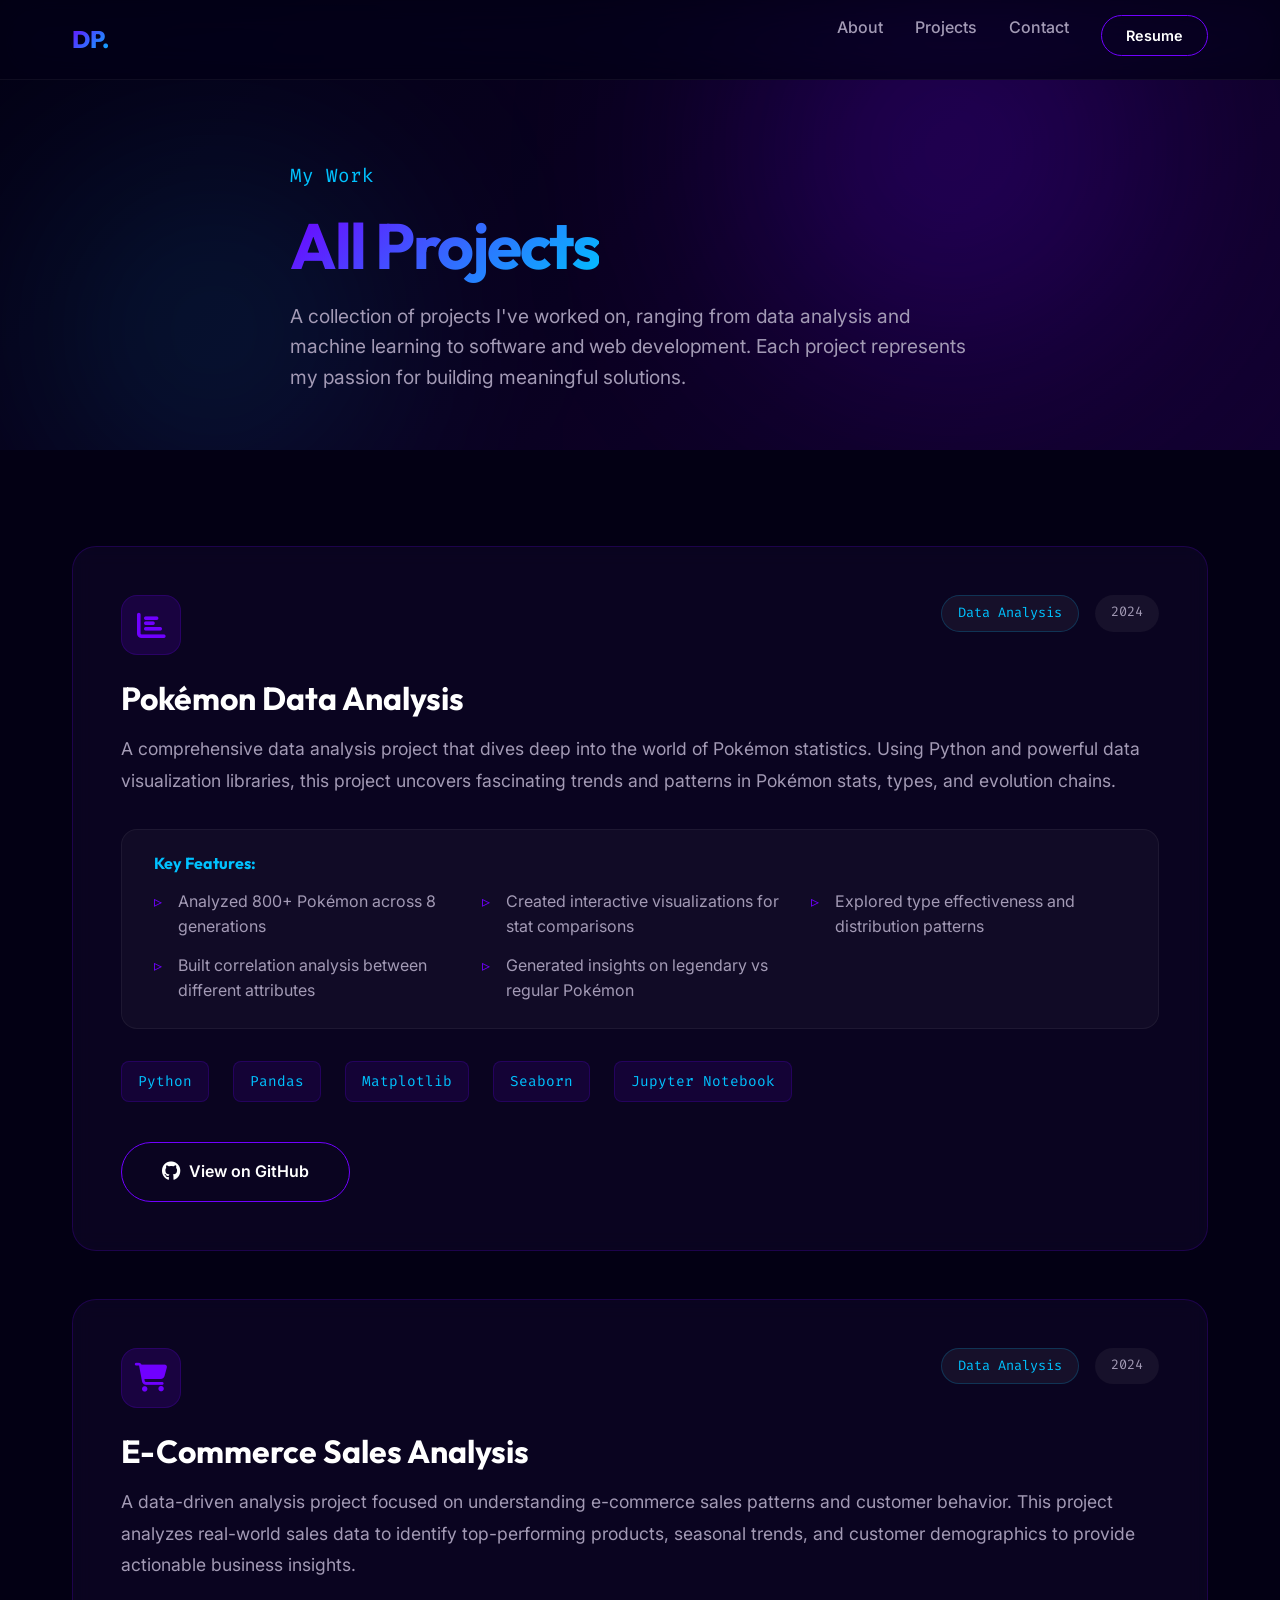
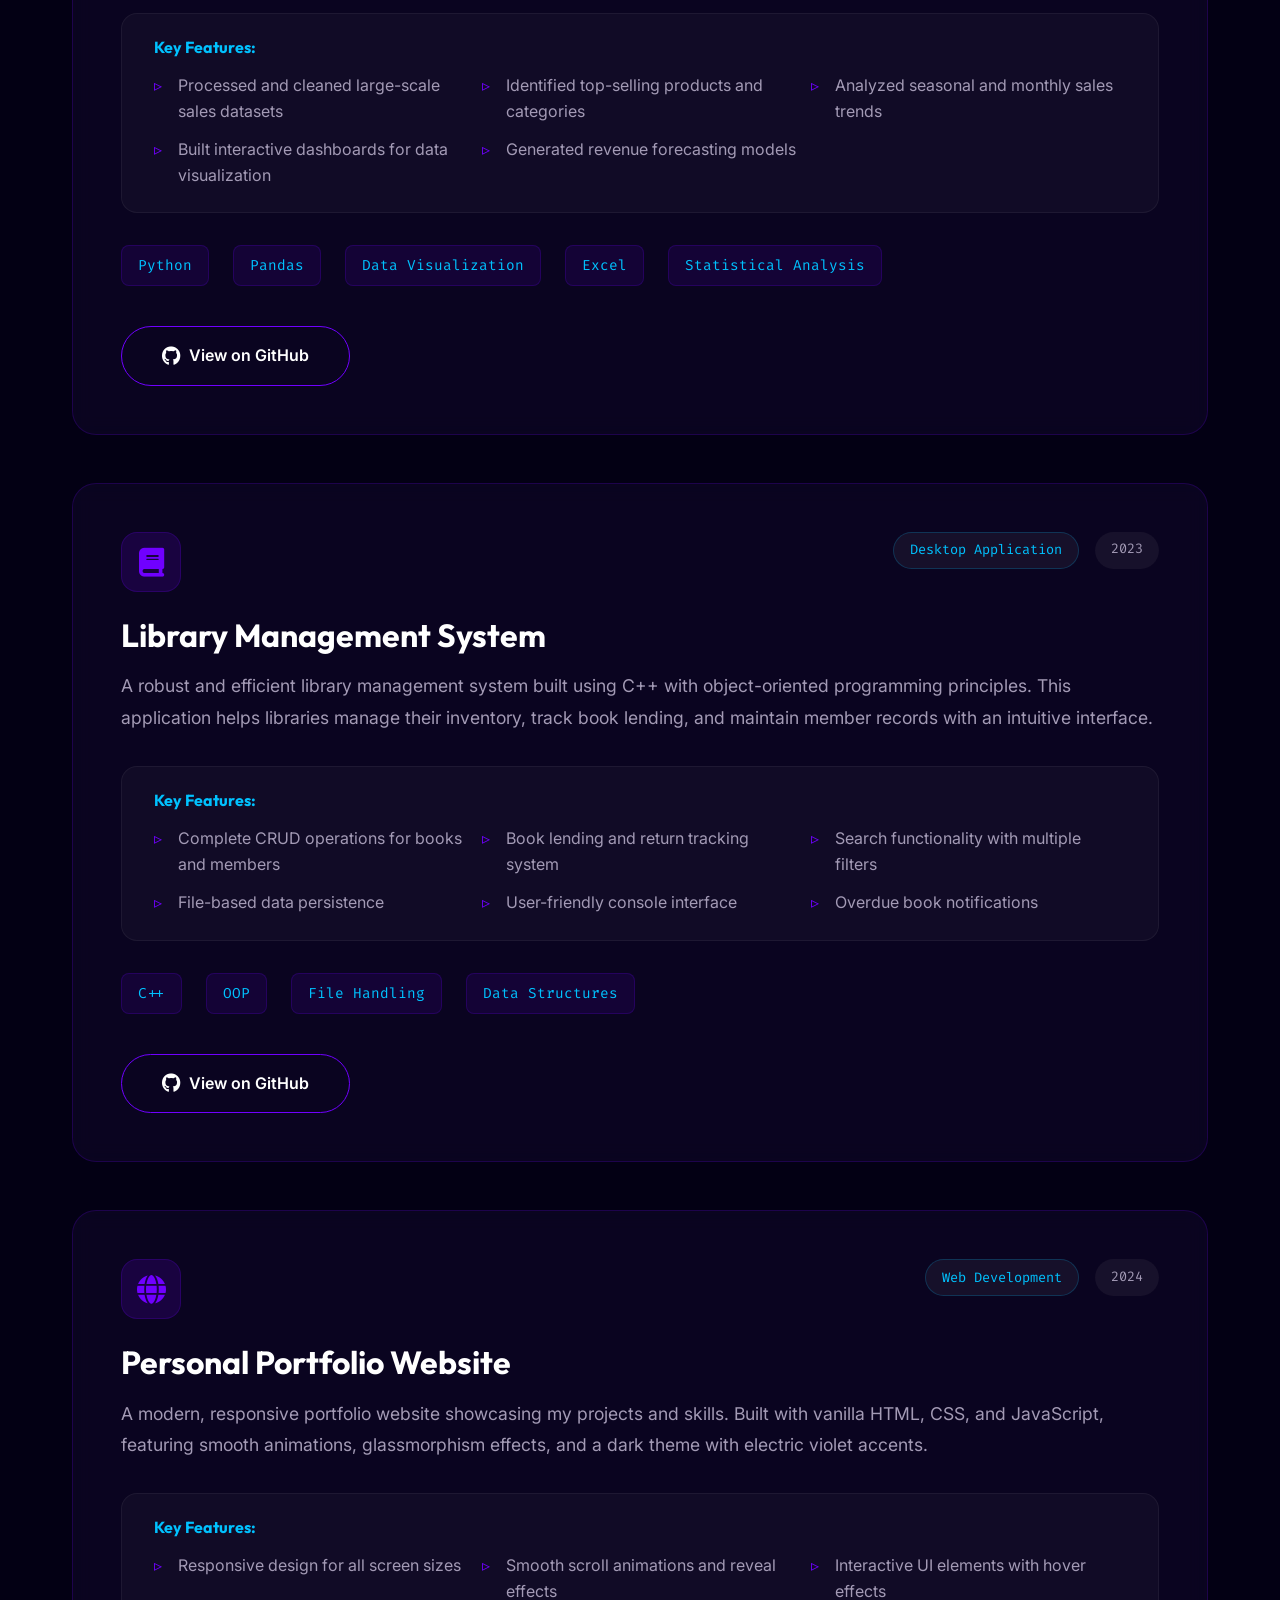
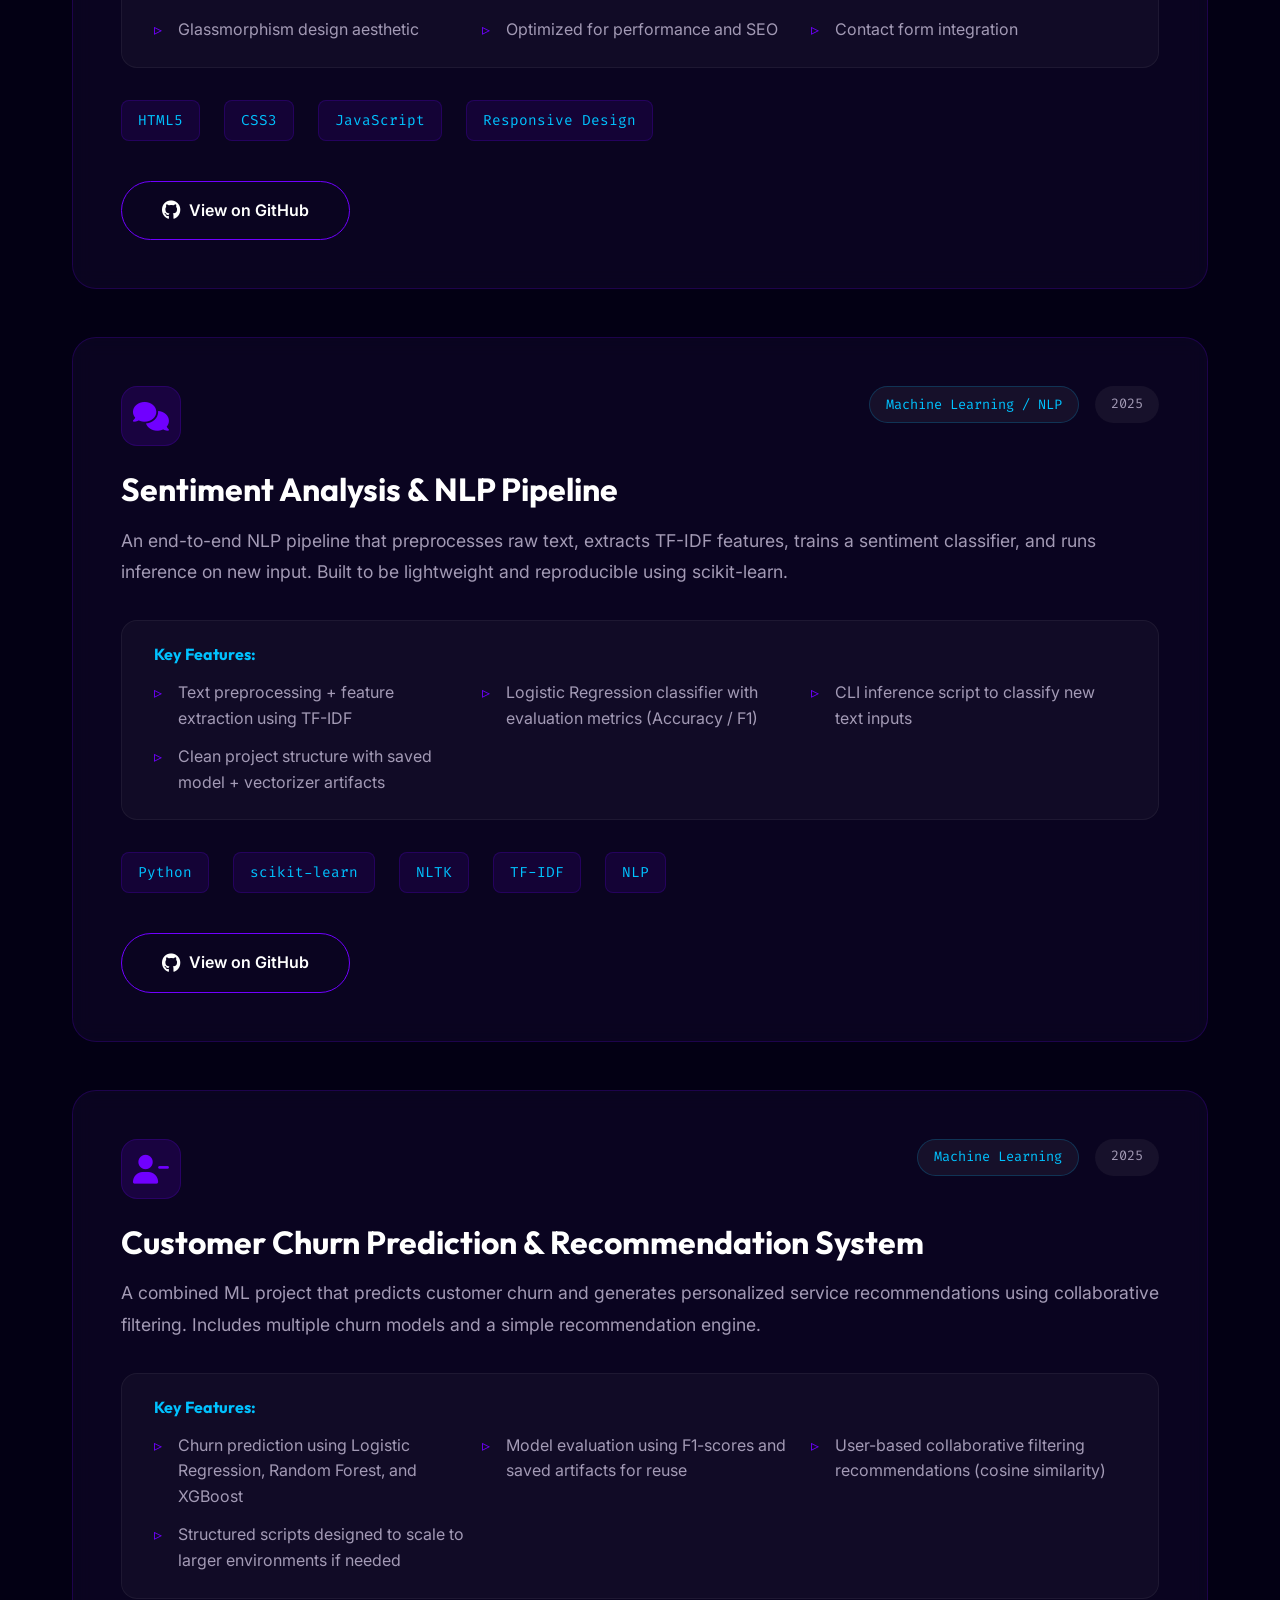
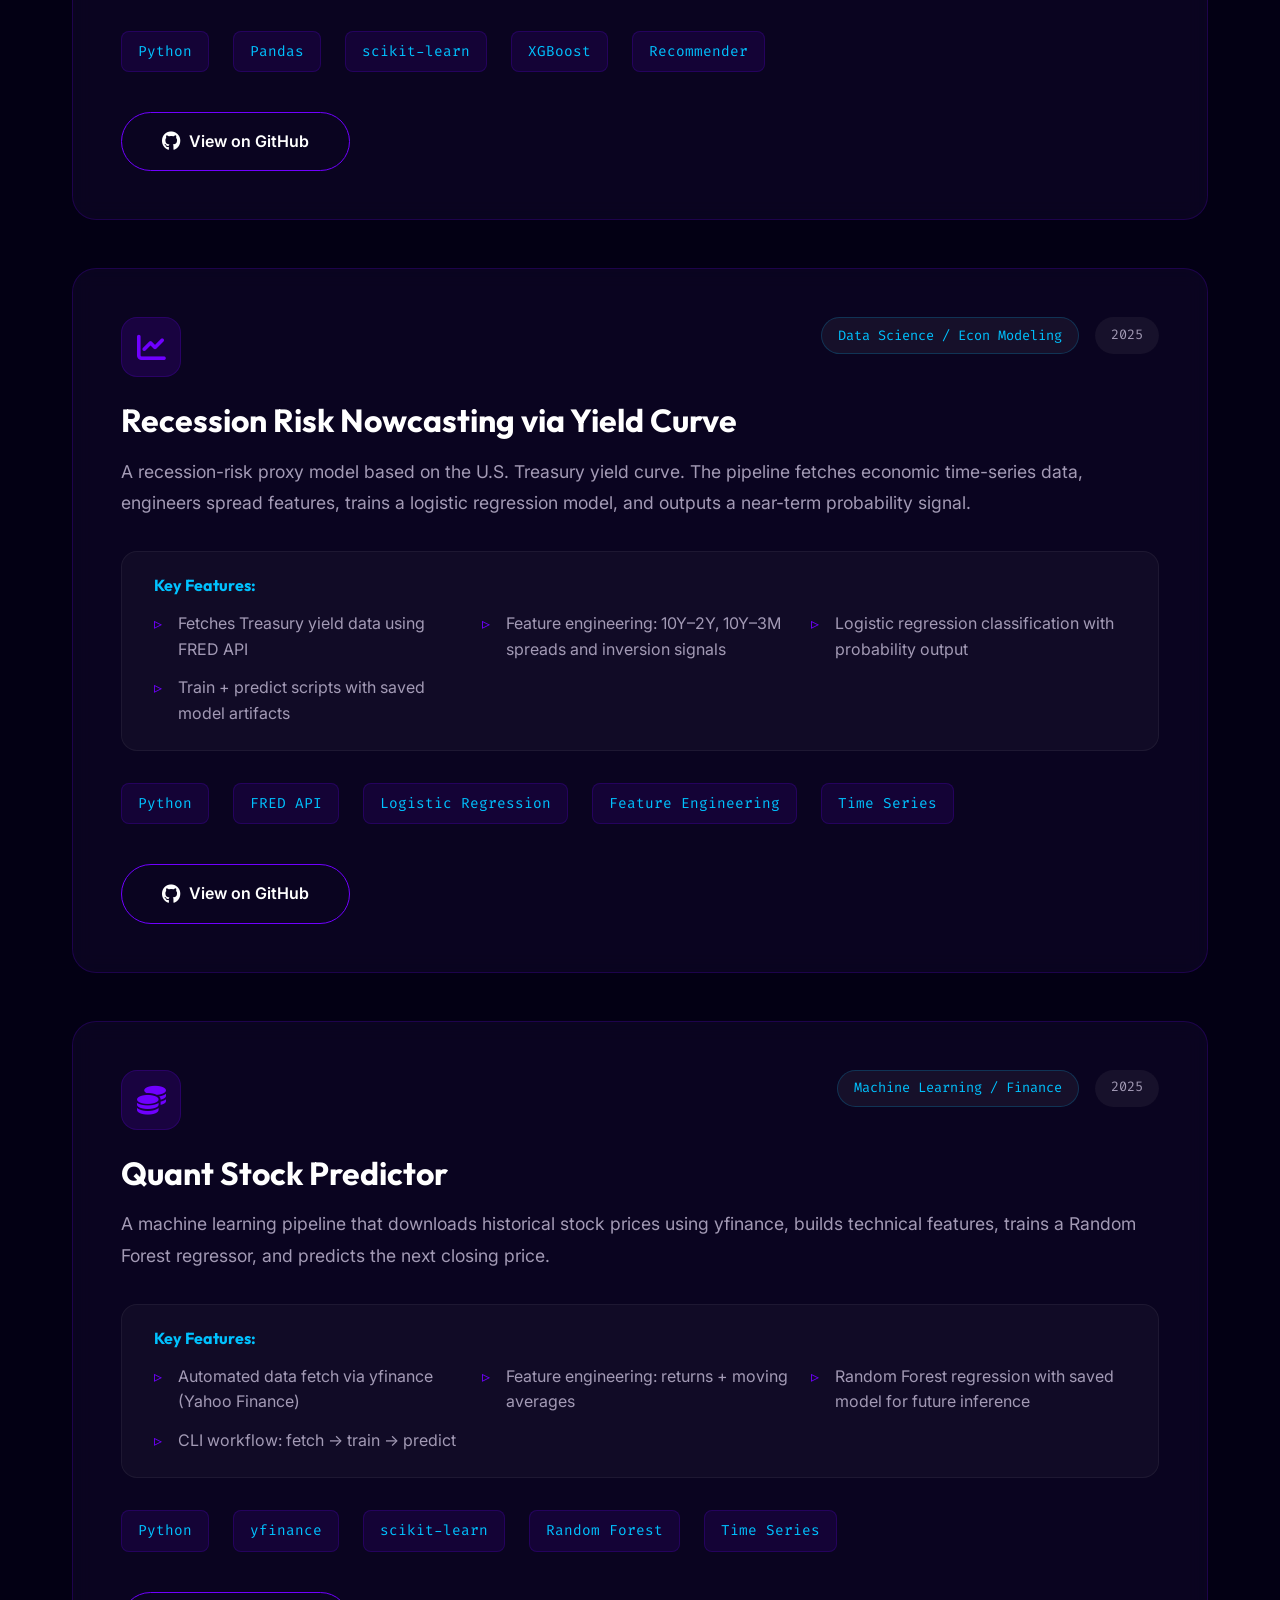
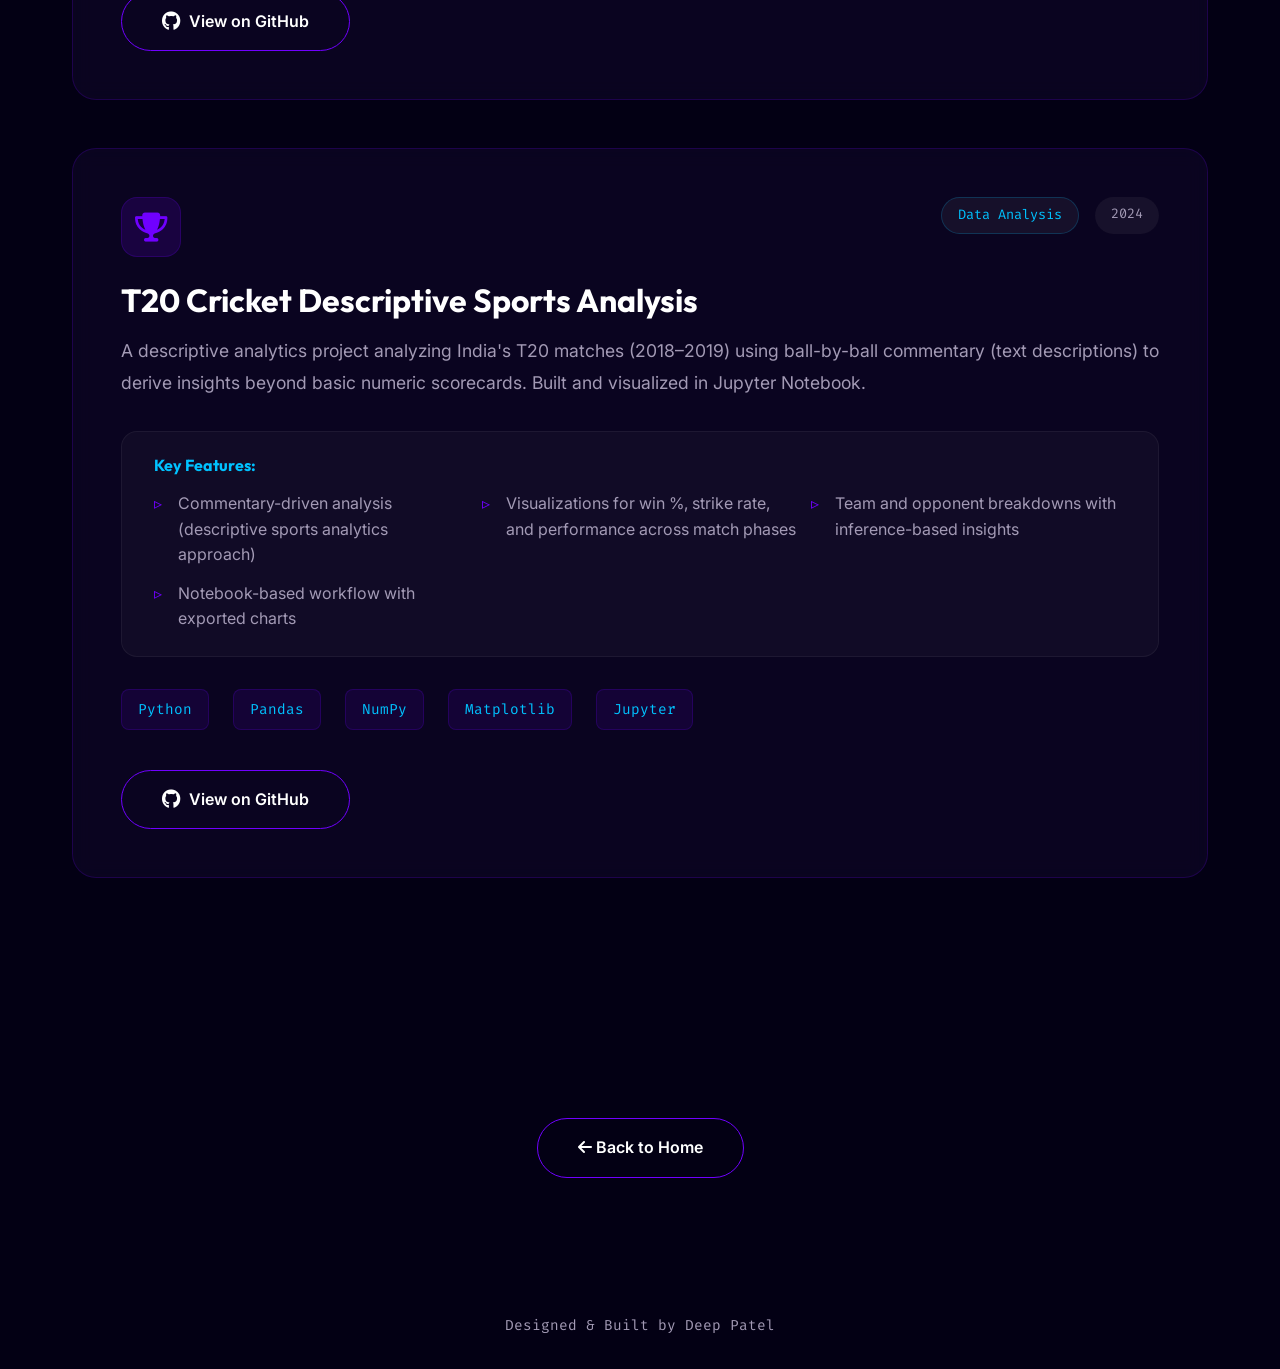
==== projects.html @ b9533222 "Fix deployment: Move files to repository root" ====
<!DOCTYPE html>
<html lang="en">

<head>
    <meta charset="UTF-8">
    <meta name="viewport" content="width=device-width, initial-scale=1.0">
    <title>Projects | Deep Patel</title>

    <!-- Fonts -->
    <link rel="preconnect" href="https://fonts.googleapis.com">
    <link rel="preconnect" href="https://fonts.gstatic.com" crossorigin>
    <link
        href="https://fonts.googleapis.com/css2?family=Fira+Code:wght@300;400;500&family=Inter:wght@300;400;600;700&family=Outfit:wght@400;700;900&display=swap"
        rel="stylesheet">

    <!-- Icons -->
    <link rel="stylesheet" href="https://cdnjs.cloudflare.com/ajax/libs/font-awesome/6.4.0/css/all.min.css">

    <!-- Styles -->
    <link rel="stylesheet" href="styles.css">
    <link rel="stylesheet" href="projects.css">
</head>

<body>

    <!-- Navigation -->
    <nav class="navbar">
        <div class="container nav-content">
            <a href="index.html" class="logo gradient-text">DP.</a>
            <ul class="nav-links">
                <li><a href="index.html#about" class="nav-link">About</a></li>
                <li><a href="index.html#projects" class="nav-link">Projects</a></li>
                <li><a href="index.html#contact" class="nav-link">Contact</a></li>
                <li><a href="resume.pdf" class="btn btn-primary"
                        style="padding: 0.5rem 1.5rem; font-size: 0.9rem;">Resume</a></li>
            </ul>
        </div>
    </nav>

    <!-- Projects Hero -->
    <section class="projects-hero">
        <div class="container">
            <span class="hero-subtitle reveal">My Work</span>
            <h1 class="hero-title reveal" style="transition-delay: 0.1s;">
                <span class="gradient-text">All Projects</span>
            </h1>
            <p class="hero-description reveal" style="transition-delay: 0.2s;">
                A collection of projects I've worked on, ranging from data analysis and machine learning to software and
                web development.
                Each project represents my passion for building meaningful solutions.
            </p>
        </div>
    </section>

    <!-- All Projects Section -->
    <section class="section" id="all-projects">
        <div class="container">

            <!-- Project 1: Pokémon Data Analysis -->
            <div class="project-detail-card reveal">
                <div class="project-detail-header">
                    <div class="project-icon">
                        <i class="fas fa-chart-bar"></i>
                    </div>
                    <div class="project-meta">
                        <span class="project-type">Data Analysis</span>
                        <span class="project-date">2024</span>
                    </div>
                </div>
                <h2 class="project-title">Pokémon Data Analysis</h2>
                <p class="project-description">
                    A comprehensive data analysis project that dives deep into the world of Pokémon statistics.
                    Using Python and powerful data visualization libraries, this project uncovers fascinating
                    trends and patterns in Pokémon stats, types, and evolution chains.
                </p>
                <div class="project-features">
                    <h4>Key Features:</h4>
                    <ul>
                        <li>Analyzed 800+ Pokémon across 8 generations</li>
                        <li>Created interactive visualizations for stat comparisons</li>
                        <li>Explored type effectiveness and distribution patterns</li>
                        <li>Built correlation analysis between different attributes</li>
                        <li>Generated insights on legendary vs regular Pokémon</li>
                    </ul>
                </div>
                <div class="project-tags">
                    <span class="tag">Python</span>
                    <span class="tag">Pandas</span>
                    <span class="tag">Matplotlib</span>
                    <span class="tag">Seaborn</span>
                    <span class="tag">Jupyter Notebook</span>
                </div>
                <div class="project-links">
                    <a href="https://github.com/DEEP411/Pokemon_Analysis" target="_blank" class="btn btn-primary">
                        <i class="fab fa-github"></i> View on GitHub
                    </a>
                </div>
            </div>

            <!-- Project 2: E-Commerce Sales Analysis -->
            <div class="project-detail-card reveal">
                <div class="project-detail-header">
                    <div class="project-icon">
                        <i class="fas fa-shopping-cart"></i>
                    </div>
                    <div class="project-meta">
                        <span class="project-type">Data Analysis</span>
                        <span class="project-date">2024</span>
                    </div>
                </div>
                <h2 class="project-title">E-Commerce Sales Analysis</h2>
                <p class="project-description">
                    A data-driven analysis project focused on understanding e-commerce sales patterns and
                    customer behavior. This project analyzes real-world sales data to identify top-performing
                    products, seasonal trends, and customer demographics to provide actionable business insights.
                </p>
                <div class="project-features">
                    <h4>Key Features:</h4>
                    <ul>
                        <li>Processed and cleaned large-scale sales datasets</li>
                        <li>Identified top-selling products and categories</li>
                        <li>Analyzed seasonal and monthly sales trends</li>
                        <li>Built interactive dashboards for data visualization</li>
                        <li>Generated revenue forecasting models</li>
                    </ul>
                </div>
                <div class="project-tags">
                    <span class="tag">Python</span>
                    <span class="tag">Pandas</span>
                    <span class="tag">Data Visualization</span>
                    <span class="tag">Excel</span>
                    <span class="tag">Statistical Analysis</span>
                </div>
                <div class="project-links">
                    <a href="https://github.com/DEEP411/E-commerce_Sales_Analysis" target="_blank"
                        class="btn btn-primary">
                        <i class="fab fa-github"></i> View on GitHub
                    </a>
                </div>
            </div>

            <!-- Project 3: Library Management System -->
            <div class="project-detail-card reveal">
                <div class="project-detail-header">
                    <div class="project-icon">
                        <i class="fas fa-book"></i>
                    </div>
                    <div class="project-meta">
                        <span class="project-type">Desktop Application</span>
                        <span class="project-date">2023</span>
                    </div>
                </div>
                <h2 class="project-title">Library Management System</h2>
                <p class="project-description">
                    A robust and efficient library management system built using C++ with object-oriented
                    programming principles. This application helps libraries manage their inventory, track
                    book lending, and maintain member records with an intuitive interface.
                </p>
                <div class="project-features">
                    <h4>Key Features:</h4>
                    <ul>
                        <li>Complete CRUD operations for books and members</li>
                        <li>Book lending and return tracking system</li>
                        <li>Search functionality with multiple filters</li>
                        <li>File-based data persistence</li>
                        <li>User-friendly console interface</li>
                        <li>Overdue book notifications</li>
                    </ul>
                </div>
                <div class="project-tags">
                    <span class="tag">C++</span>
                    <span class="tag">OOP</span>
                    <span class="tag">File Handling</span>
                    <span class="tag">Data Structures</span>
                </div>
                <div class="project-links">
                    <a href="https://github.com/DEEP411/Library_Management_System" target="_blank"
                        class="btn btn-primary">
                        <i class="fab fa-github"></i> View on GitHub
                    </a>
                </div>
            </div>

            <!-- Project 4: Portfolio Website -->
            <div class="project-detail-card reveal">
                <div class="project-detail-header">
                    <div class="project-icon">
                        <i class="fas fa-globe"></i>
                    </div>
                    <div class="project-meta">
                        <span class="project-type">Web Development</span>
                        <span class="project-date">2024</span>
                    </div>
                </div>
                <h2 class="project-title">Personal Portfolio Website</h2>
                <p class="project-description">
                    A modern, responsive portfolio website showcasing my projects and skills. Built with
                    vanilla HTML, CSS, and JavaScript, featuring smooth animations, glassmorphism effects,
                    and a dark theme with electric violet accents.
                </p>
                <div class="project-features">
                    <h4>Key Features:</h4>
                    <ul>
                        <li>Responsive design for all screen sizes</li>
                        <li>Smooth scroll animations and reveal effects</li>
                        <li>Interactive UI elements with hover effects</li>
                        <li>Glassmorphism design aesthetic</li>
                        <li>Optimized for performance and SEO</li>
                        <li>Contact form integration</li>
                    </ul>
                </div>
                <div class="project-tags">
                    <span class="tag">HTML5</span>
                    <span class="tag">CSS3</span>
                    <span class="tag">JavaScript</span>
                    <span class="tag">Responsive Design</span>
                </div>
                <div class="project-links">
                    <a href="https://github.com/DEEP411" target="_blank" class="btn btn-primary">
                        <i class="fab fa-github"></i> View on GitHub
                    </a>
                </div>
            </div>

            <!-- Project 5: Sentiment Analysis & NLP Pipeline -->
            <div class="project-detail-card reveal">
                <div class="project-detail-header">
                    <div class="project-icon">
                        <i class="fas fa-comments"></i>
                    </div>
                    <div class="project-meta">
                        <span class="project-type">Machine Learning / NLP</span>
                        <span class="project-date">2025</span>
                    </div>
                </div>
                <h2 class="project-title">Sentiment Analysis & NLP Pipeline</h2>
                <p class="project-description">
                    An end-to-end NLP pipeline that preprocesses raw text, extracts TF-IDF features, trains a sentiment
                    classifier,
                    and runs inference on new input. Built to be lightweight and reproducible using scikit-learn.
                </p>
                <div class="project-features">
                    <h4>Key Features:</h4>
                    <ul>
                        <li>Text preprocessing + feature extraction using TF-IDF</li>
                        <li>Logistic Regression classifier with evaluation metrics (Accuracy / F1)</li>
                        <li>CLI inference script to classify new text inputs</li>
                        <li>Clean project structure with saved model + vectorizer artifacts</li>
                    </ul>
                </div>
                <div class="project-tags">
                    <span class="tag">Python</span>
                    <span class="tag">scikit-learn</span>
                    <span class="tag">NLTK</span>
                    <span class="tag">TF-IDF</span>
                    <span class="tag">NLP</span>
                </div>
                <div class="project-links">
                    <a href="https://github.com/DEEP411/sentiment_nlp" target="_blank" class="btn btn-primary">
                        <i class="fab fa-github"></i> View on GitHub
                    </a>
                </div>
            </div>

            <!-- Project 6: Customer Churn Prediction & Recommendation System -->
            <div class="project-detail-card reveal">
                <div class="project-detail-header">
                    <div class="project-icon">
                        <i class="fas fa-user-minus"></i>
                    </div>
                    <div class="project-meta">
                        <span class="project-type">Machine Learning</span>
                        <span class="project-date">2025</span>
                    </div>
                </div>
                <h2 class="project-title">Customer Churn Prediction & Recommendation System</h2>
                <p class="project-description">
                    A combined ML project that predicts customer churn and generates personalized service
                    recommendations using
                    collaborative filtering. Includes multiple churn models and a simple recommendation engine.
                </p>
                <div class="project-features">
                    <h4>Key Features:</h4>
                    <ul>
                        <li>Churn prediction using Logistic Regression, Random Forest, and XGBoost</li>
                        <li>Model evaluation using F1-scores and saved artifacts for reuse</li>
                        <li>User-based collaborative filtering recommendations (cosine similarity)</li>
                        <li>Structured scripts designed to scale to larger environments if needed</li>
                    </ul>
                </div>
                <div class="project-tags">
                    <span class="tag">Python</span>
                    <span class="tag">Pandas</span>
                    <span class="tag">scikit-learn</span>
                    <span class="tag">XGBoost</span>
                    <span class="tag">Recommender</span>
                </div>
                <div class="project-links">
                    <a href="https://github.com/DEEP411/churn_recommendation" target="_blank" class="btn btn-primary">
                        <i class="fab fa-github"></i> View on GitHub
                    </a>
                </div>
            </div>

            <!-- Project 7: Recession Risk Nowcasting via Yield Curve -->
            <div class="project-detail-card reveal">
                <div class="project-detail-header">
                    <div class="project-icon">
                        <i class="fas fa-chart-line"></i>
                    </div>
                    <div class="project-meta">
                        <span class="project-type">Data Science / Econ Modeling</span>
                        <span class="project-date">2025</span>
                    </div>
                </div>
                <h2 class="project-title">Recession Risk Nowcasting via Yield Curve</h2>
                <p class="project-description">
                    A recession-risk proxy model based on the U.S. Treasury yield curve. The pipeline fetches economic
                    time-series data,
                    engineers spread features, trains a logistic regression model, and outputs a near-term probability
                    signal.
                </p>
                <div class="project-features">
                    <h4>Key Features:</h4>
                    <ul>
                        <li>Fetches Treasury yield data using FRED API</li>
                        <li>Feature engineering: 10Y–2Y, 10Y–3M spreads and inversion signals</li>
                        <li>Logistic regression classification with probability output</li>
                        <li>Train + predict scripts with saved model artifacts</li>
                    </ul>
                </div>
                <div class="project-tags">
                    <span class="tag">Python</span>
                    <span class="tag">FRED API</span>
                    <span class="tag">Logistic Regression</span>
                    <span class="tag">Feature Engineering</span>
                    <span class="tag">Time Series</span>
                </div>
                <div class="project-links">
                    <a href="https://github.com/DEEP411/recession-risk-yield-curve" target="_blank"
                        class="btn btn-primary">
                        <i class="fab fa-github"></i> View on GitHub
                    </a>
                </div>
            </div>

            <!-- Project 8: Quant Stock Predictor -->
            <div class="project-detail-card reveal">
                <div class="project-detail-header">
                    <div class="project-icon">
                        <i class="fas fa-coins"></i>
                    </div>
                    <div class="project-meta">
                        <span class="project-type">Machine Learning / Finance</span>
                        <span class="project-date">2025</span>
                    </div>
                </div>
                <h2 class="project-title">Quant Stock Predictor</h2>
                <p class="project-description">
                    A machine learning pipeline that downloads historical stock prices using yfinance, builds technical
                    features,
                    trains a Random Forest regressor, and predicts the next closing price.
                </p>
                <div class="project-features">
                    <h4>Key Features:</h4>
                    <ul>
                        <li>Automated data fetch via yfinance (Yahoo Finance)</li>
                        <li>Feature engineering: returns + moving averages</li>
                        <li>Random Forest regression with saved model for future inference</li>
                        <li>CLI workflow: fetch → train → predict</li>
                    </ul>
                </div>
                <div class="project-tags">
                    <span class="tag">Python</span>
                    <span class="tag">yfinance</span>
                    <span class="tag">scikit-learn</span>
                    <span class="tag">Random Forest</span>
                    <span class="tag">Time Series</span>
                </div>
                <div class="project-links">
                    <a href="https://github.com/DEEP411/quant-stock-predictor" target="_blank" class="btn btn-primary">
                        <i class="fab fa-github"></i> View on GitHub
                    </a>
                </div>
            </div>

            <!-- Project 9: T20 Cricket Descriptive Sports Analysis -->
            <div class="project-detail-card reveal">
                <div class="project-detail-header">
                    <div class="project-icon">
                        <i class="fas fa-trophy"></i>
                    </div>
                    <div class="project-meta">
                        <span class="project-type">Data Analysis</span>
                        <span class="project-date">2024</span>
                    </div>
                </div>
                <h2 class="project-title">T20 Cricket Descriptive Sports Analysis</h2>
                <p class="project-description">
                    A descriptive analytics project analyzing India's T20 matches (2018–2019) using ball-by-ball
                    commentary (text descriptions)
                    to derive insights beyond basic numeric scorecards. Built and visualized in Jupyter Notebook.
                </p>
                <div class="project-features">
                    <h4>Key Features:</h4>
                    <ul>
                        <li>Commentary-driven analysis (descriptive sports analytics approach)</li>
                        <li>Visualizations for win %, strike rate, and performance across match phases</li>
                        <li>Team and opponent breakdowns with inference-based insights</li>
                        <li>Notebook-based workflow with exported charts</li>
                    </ul>
                </div>
                <div class="project-tags">
                    <span class="tag">Python</span>
                    <span class="tag">Pandas</span>
                    <span class="tag">NumPy</span>
                    <span class="tag">Matplotlib</span>
                    <span class="tag">Jupyter</span>
                </div>
                <div class="project-links">
                    <a href="https://github.com/DEEP411/T20-Cricket-Descriptive-Sports-Analysis" target="_blank"
                        class="btn btn-primary">
                        <i class="fab fa-github"></i> View on GitHub
                    </a>
                </div>
            </div>

        </div>
    </section>

    <!-- Back to Home -->
    <section class="section" style="text-align: center; padding-bottom: 6rem;">
        <a href="index.html" class="btn btn-primary">
            <i class="fas fa-arrow-left"></i> Back to Home
        </a>
    </section>

    <!-- Footer -->
    <footer
        style="text-align: center; padding: 2rem; color: var(--text-muted); font-family: 'Fira Code'; font-size: 0.9rem;">
        <p>Designed & Built by Deep Patel</p>
    </footer>

    <!-- Scripts -->
    <script src="script.js"></script>
</body>

</html>
---- styles.css ----
/* =========================================
   SUPERIOR PORTFOLIO - PREMIUM DESIGN SYSTEM
   Theme: Midnight & Electric Violet
   ========================================= */

:root {
    /* Color Palette */
    --bg-dark: #030014;
    --bg-card: rgba(15, 7, 40, 0.6);
    --primary: #7000FF;
    --secondary: #00C2FF;
    --accent: #FF00E5;
    --text-main: #FFFFFF;
    --text-muted: #A39AB5;
    --border: rgba(112, 0, 255, 0.2);

    /* Gradients */
    --gradient-main: linear-gradient(135deg, var(--primary), var(--secondary));
    --gradient-glow: radial-gradient(circle at center, rgba(112, 0, 255, 0.4) 0%, transparent 70%);

    /* Typography */
    --font-heading: 'Outfit', sans-serif;
    --font-body: 'Inter', sans-serif;

    /* Spacing & Layout */
    --container-width: 1200px;
    --header-height: 80px;

    /* Effects */
    --glass: blur(20px) saturate(180%);
    --shadow-card: 0 8px 32px 0 rgba(0, 0, 0, 0.37);
    --transition: all 0.4s cubic-bezier(0.165, 0.84, 0.44, 1);
}

/* Reset & Base */
*,
*::before,
*::after {
    margin: 0;
    padding: 0;
    box-sizing: border-box;
}

html {
    scroll-behavior: smooth;
}

body {
    background-color: var(--bg-dark);
    color: var(--text-main);
    font-family: var(--font-body);
    line-height: 1.6;
    overflow-x: hidden;
    min-height: 100vh;
}

/* Typography */
h1,
h2,
h3,
h4,
h5,
h6 {
    font-family: var(--font-heading);
    font-weight: 700;
    line-height: 1.2;
    color: var(--text-main);
}

.gradient-text {
    background: var(--gradient-main);
    -webkit-background-clip: text;
    background-clip: text;
    color: transparent;
    display: inline-block;
}

/* Layout Utilities */
.container {
    max-width: var(--container-width);
    margin: 0 auto;
    padding: 0 2rem;
}

.section {
    padding: 6rem 0;
    position: relative;
}

/* Navbar */
.navbar {
    position: fixed;
    top: 0;
    left: 0;
    width: 100%;
    height: var(--header-height);
    background: rgba(3, 0, 20, 0.8);
    backdrop-filter: var(--glass);
    z-index: 1000;
    border-bottom: 1px solid rgba(255, 255, 255, 0.05);
    transition: var(--transition);
}

.nav-content {
    display: flex;
    justify-content: space-between;
    align-items: center;
    height: 100%;
}

.logo {
    font-family: var(--font-heading);
    font-size: 1.5rem;
    font-weight: 800;
    letter-spacing: -0.5px;
}

.nav-links {
    display: flex;
    gap: 2rem;
    list-style: none;
}

.nav-link {
    color: var(--text-muted);
    text-decoration: none;
    font-weight: 500;
    position: relative;
    transition: var(--transition);
}

.nav-link:hover,
.nav-link.active {
    color: var(--text-main);
}

.nav-link::after {
    content: '';
    position: absolute;
    bottom: -5px;
    left: 0;
    width: 0;
    height: 2px;
    background: var(--gradient-main);
    transition: var(--transition);
}

.nav-link:hover::after {
    width: 100%;
}

/* Hero Section */
.hero {
    height: 100vh;
    display: flex;
    align-items: center;
    position: relative;
    overflow: hidden;
    background: linear-gradient(135deg, var(--bg-dark) 0%, #0a0020 50%, #120030 100%);
}

/* Floating Orbs Background */
.hero::before,
.hero::after {
    content: '';
    position: absolute;
    border-radius: 50%;
    filter: blur(100px);
    z-index: 0;
    animation: float 8s ease-in-out infinite;
}

.hero::before {
    width: 500px;
    height: 500px;
    background: rgba(112, 0, 255, 0.3);
    top: -100px;
    right: -100px;
    animation-delay: 0s;
}

.hero::after {
    width: 400px;
    height: 400px;
    background: rgba(0, 194, 255, 0.2);
    bottom: -50px;
    left: -50px;
    animation-delay: 4s;
}

@keyframes float {

    0%,
    100% {
        transform: translate(0, 0) scale(1);
    }

    50% {
        transform: translate(30px, -30px) scale(1.1);
    }
}

.hero-content {
    position: relative;
    z-index: 1;
    max-width: 800px;
}

.hero-subtitle {
    font-family: 'Fira Code', monospace;
    color: var(--secondary);
    font-size: 1.2rem;
    margin-bottom: 1rem;
    display: block;
}

.hero-title {
    font-size: 5rem;
    margin-bottom: 1rem;
    letter-spacing: -2px;
}

.hero-description {
    font-size: 1.2rem;
    color: var(--text-muted);
    max-width: 600px;
    margin-bottom: 2.5rem;
}

.btn {
    display: inline-block;
    padding: 1rem 2.5rem;
    border-radius: 50px;
    text-decoration: none;
    font-weight: 600;
    transition: var(--transition);
    position: relative;
    overflow: hidden;
    z-index: 1;
}

.btn-primary {
    background: transparent;
    border: 1px solid var(--primary);
    color: var(--text-main);
}

.btn-primary::before {
    content: '';
    position: absolute;
    top: 0;
    left: 0;
    width: 0;
    height: 100%;
    background: var(--primary);
    z-index: -1;
    transition: var(--transition);
}

.btn-primary:hover::before {
    width: 100%;
}

/* About Section (Bento Grid) */
.bento-grid {
    display: grid;
    grid-template-columns: repeat(3, 1fr);
    gap: 1.5rem;
    margin-top: 3rem;
}

.bento-card {
    background: var(--bg-card);
    border: 1px solid var(--border);
    border-radius: 20px;
    padding: 2rem;
    backdrop-filter: blur(10px);
    transition: var(--transition);
}

.bento-card:hover {
    transform: translateY(-5px);
    border-color: var(--secondary);
    box-shadow: 0 10px 40px -10px rgba(0, 194, 255, 0.2);
}

.bento-card.large {
    grid-column: span 2;
}

.bento-card.tall {
    grid-row: span 2;
}

/* Tech Stack Marquee */
.tech-stack {
    padding: 4rem 0;
    background: rgba(255, 255, 255, 0.02);
    overflow: hidden;
}

.marquee-content {
    display: flex;
    gap: 4rem;
    animation: scroll 20s linear infinite;
    width: max-content;
}

.tech-item {
    font-size: 1.5rem;
    color: var(--text-muted);
    font-weight: 600;
    display: flex;
    align-items: center;
    gap: 0.5rem;
}

@keyframes scroll {
    0% {
        transform: translateX(0);
    }

    100% {
        transform: translateX(-50%);
    }
}

/* Projects Section */
.project-card {
    position: relative;
    border-radius: 20px;
    overflow: hidden;
    margin-bottom: 4rem;
    background: var(--bg-card);
    border: 1px solid var(--border);
}

.project-content {
    display: grid;
    grid-template-columns: 1.2fr 0.8fr;
    gap: 2rem;
}

.project-image {
    height: 400px;
    background: #1a1a1a;
    position: relative;
    overflow: hidden;
}

.project-image img {
    width: 100%;
    height: 100%;
    object-fit: cover;
    transition: transform 0.6s ease;
}

.project-card:hover .project-image img {
    transform: scale(1.05);
}

.project-info {
    padding: 3rem 2rem;
    display: flex;
    flex-direction: column;
    justify-content: center;
}

.project-tags {
    display: flex;
    gap: 1rem;
    margin: 1.5rem 0;
    flex-wrap: wrap;
}

.tag {
    font-family: 'Fira Code', monospace;
    font-size: 0.9rem;
    color: var(--secondary);
}

/* Contact Section */
.contact-form {
    max-width: 600px;
    margin: 0 auto;
    background: var(--bg-card);
    padding: 3rem;
    border-radius: 20px;
    border: 1px solid var(--border);
}

.form-group {
    position: relative;
    margin-bottom: 2rem;
}

.form-input {
    width: 100%;
    padding: 1rem;
    background: rgba(255, 255, 255, 0.05);
    border: 1px solid rgba(255, 255, 255, 0.1);
    border-radius: 8px;
    color: var(--text-main);
    font-family: var(--font-body);
    font-size: 1rem;
    transition: var(--transition);
}

.form-input:focus {
    outline: none;
    border-color: var(--primary);
    background: rgba(112, 0, 255, 0.05);
}

.form-label {
    position: absolute;
    left: 1rem;
    top: 1rem;
    color: var(--text-muted);
    pointer-events: none;
    transition: var(--transition);
}

.form-input:focus~.form-label,
.form-input:not(:placeholder-shown)~.form-label {
    top: -0.8rem;
    left: 0.5rem;
    font-size: 0.8rem;
    color: var(--primary);
    background: var(--bg-dark);
    padding: 0 0.5rem;
}

/* Scroll Reveal Animation */
.reveal {
    opacity: 0;
    transform: translateY(30px);
    transition: all 0.8s ease;
}

.reveal.active {
    opacity: 1;
    transform: translateY(0);
}

/* Responsive Design */
@media (max-width: 768px) {
    .hero-title {
        font-size: 3rem;
    }

    .bento-grid {
        grid-template-columns: 1fr;
    }

    .bento-card.large,
    .bento-card.tall {
        grid-column: span 1;
        grid-row: span 1;
    }

    .project-content {
        grid-template-columns: 1fr;
    }

    .project-image {
        height: 250px;
    }
}
---- projects.css ----
/* =========================================
   PROJECTS PAGE - ADDITIONAL STYLES
   ========================================= */

/* Projects Hero Section */
.projects-hero {
    min-height: 50vh;
    display: flex;
    align-items: center;
    padding-top: calc(var(--header-height) + 4rem);
    background: linear-gradient(135deg, var(--bg-dark) 0%, #0a0020 50%, #120030 100%);
    position: relative;
    overflow: hidden;
}

.projects-hero::before,
.projects-hero::after {
    content: '';
    position: absolute;
    border-radius: 50%;
    filter: blur(120px);
    z-index: 0;
    animation: float 10s ease-in-out infinite;
}

.projects-hero::before {
    width: 400px;
    height: 400px;
    background: rgba(112, 0, 255, 0.25);
    top: -50px;
    right: 10%;
}

.projects-hero::after {
    width: 300px;
    height: 300px;
    background: rgba(0, 194, 255, 0.15);
    bottom: -30px;
    left: 5%;
    animation-delay: 5s;
}

.projects-hero .container {
    position: relative;
    z-index: 1;
}

.projects-hero .hero-title {
    font-size: 4rem;
    margin-bottom: 1rem;
}

.projects-hero .hero-description {
    max-width: 700px;
}

/* Project Detail Cards */
.project-detail-card {
    background: var(--bg-card);
    border: 1px solid var(--border);
    border-radius: 24px;
    padding: 3rem;
    margin-bottom: 3rem;
    backdrop-filter: blur(10px);
    transition: var(--transition);
    position: relative;
    overflow: hidden;
}

.project-detail-card::before {
    content: '';
    position: absolute;
    top: 0;
    left: 0;
    right: 0;
    height: 4px;
    background: var(--gradient-main);
    opacity: 0;
    transition: var(--transition);
}

.project-detail-card:hover {
    transform: translateY(-8px);
    border-color: var(--primary);
    box-shadow: 0 20px 60px -20px rgba(112, 0, 255, 0.3);
}

.project-detail-card:hover::before {
    opacity: 1;
}

.project-detail-header {
    display: flex;
    justify-content: space-between;
    align-items: flex-start;
    margin-bottom: 1.5rem;
}

.project-icon {
    width: 60px;
    height: 60px;
    background: rgba(112, 0, 255, 0.15);
    border-radius: 16px;
    display: flex;
    align-items: center;
    justify-content: center;
    font-size: 1.8rem;
    color: var(--primary);
    border: 1px solid var(--border);
}

.project-meta {
    display: flex;
    gap: 1rem;
}

.project-type,
.project-date {
    font-family: 'Fira Code', monospace;
    font-size: 0.85rem;
    padding: 0.4rem 1rem;
    border-radius: 20px;
    background: rgba(255, 255, 255, 0.05);
    color: var(--text-muted);
}

.project-type {
    color: var(--secondary);
    border: 1px solid rgba(0, 194, 255, 0.2);
}

.project-title {
    font-size: 2rem;
    margin-bottom: 1rem;
    color: var(--text-main);
}

.project-description {
    color: var(--text-muted);
    font-size: 1.1rem;
    line-height: 1.8;
    margin-bottom: 2rem;
}

.project-features {
    background: rgba(255, 255, 255, 0.03);
    border-radius: 16px;
    padding: 1.5rem 2rem;
    margin-bottom: 2rem;
    border: 1px solid rgba(255, 255, 255, 0.05);
}

.project-features h4 {
    color: var(--secondary);
    margin-bottom: 1rem;
    font-size: 1rem;
}

.project-features ul {
    list-style: none;
    display: grid;
    grid-template-columns: repeat(auto-fit, minmax(280px, 1fr));
    gap: 0.8rem;
}

.project-features li {
    color: var(--text-muted);
    padding-left: 1.5rem;
    position: relative;
}

.project-features li::before {
    content: '▹';
    position: absolute;
    left: 0;
    color: var(--primary);
}

.project-detail-card .project-tags {
    margin-bottom: 2rem;
}

.project-detail-card .tag {
    background: rgba(112, 0, 255, 0.1);
    padding: 0.5rem 1rem;
    border-radius: 8px;
    border: 1px solid rgba(112, 0, 255, 0.2);
    margin-right: 0.5rem;
    margin-bottom: 0.5rem;
    display: inline-block;
}

.project-links {
    display: flex;
    gap: 1rem;
    flex-wrap: wrap;
}

.project-links .btn {
    display: inline-flex;
    align-items: center;
    gap: 0.5rem;
}

.project-links .btn i {
    font-size: 1.2rem;
}

/* See More Button (for index.html) */
.see-more-projects {
    text-align: center;
    margin-top: 3rem;
}

.see-more-projects .btn {
    display: inline-flex;
    align-items: center;
    gap: 0.75rem;
    font-size: 1.1rem;
    padding: 1.2rem 3rem;
}

.see-more-projects .btn i {
    transition: transform 0.3s ease;
}

.see-more-projects .btn:hover i {
    transform: translateX(5px);
}

/* Responsive Design */
@media (max-width: 768px) {
    .projects-hero .hero-title {
        font-size: 2.5rem;
    }

    .project-detail-card {
        padding: 1.5rem;
    }

    .project-detail-header {
        flex-direction: column;
        gap: 1rem;
    }

    .project-title {
        font-size: 1.5rem;
    }

    .project-features ul {
        grid-template-columns: 1fr;
    }
}
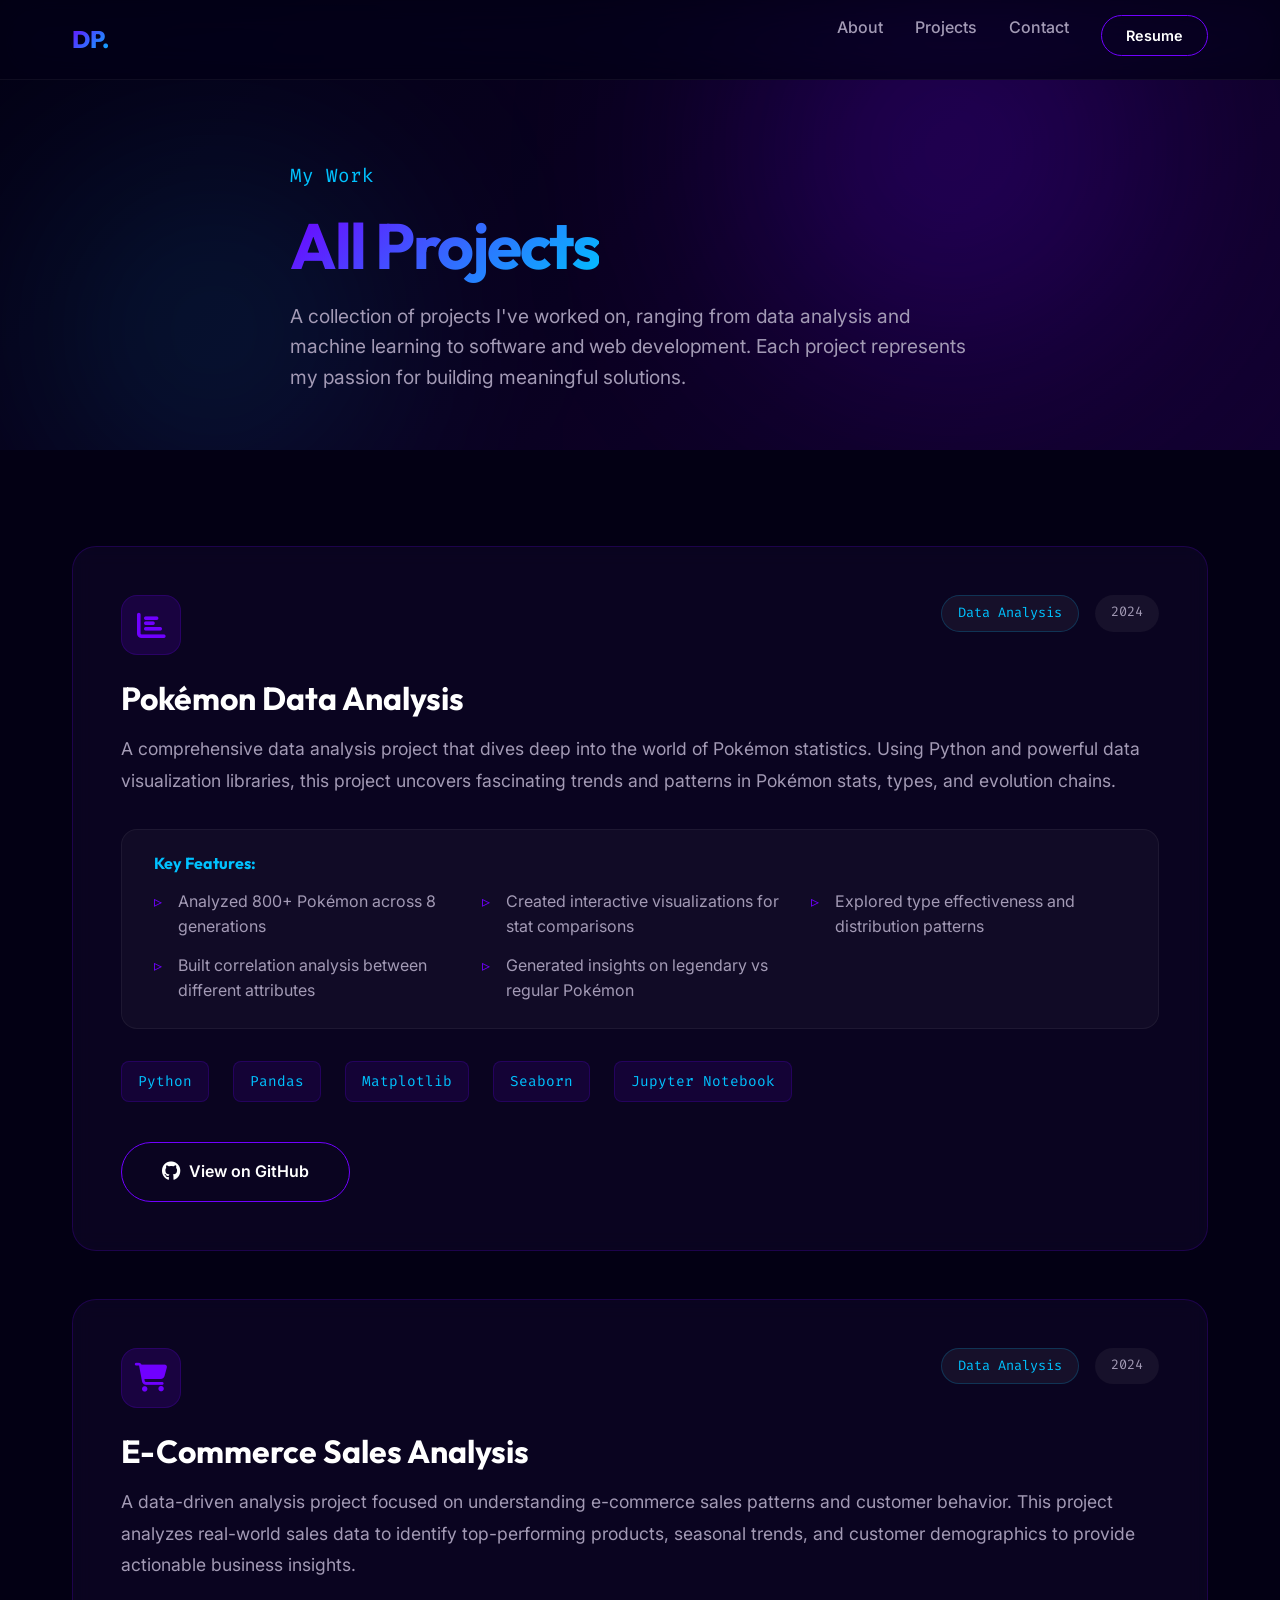
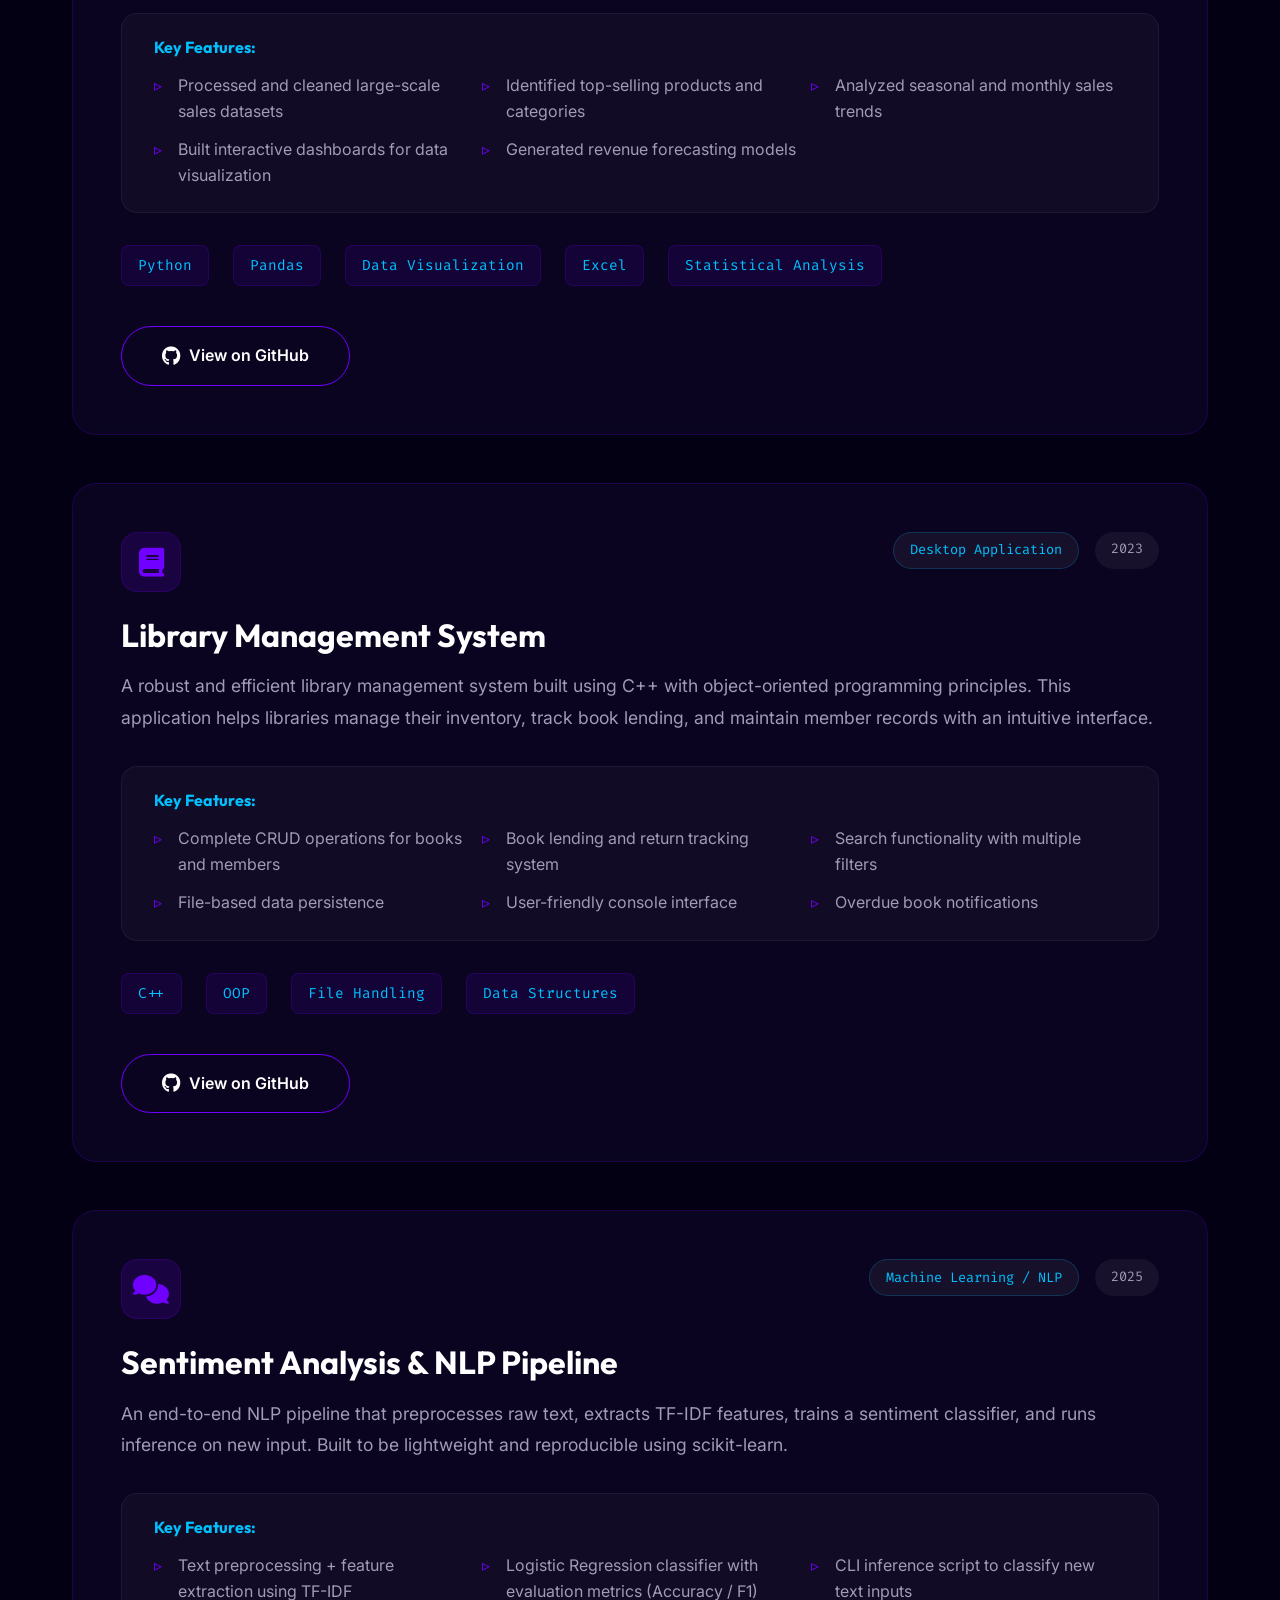
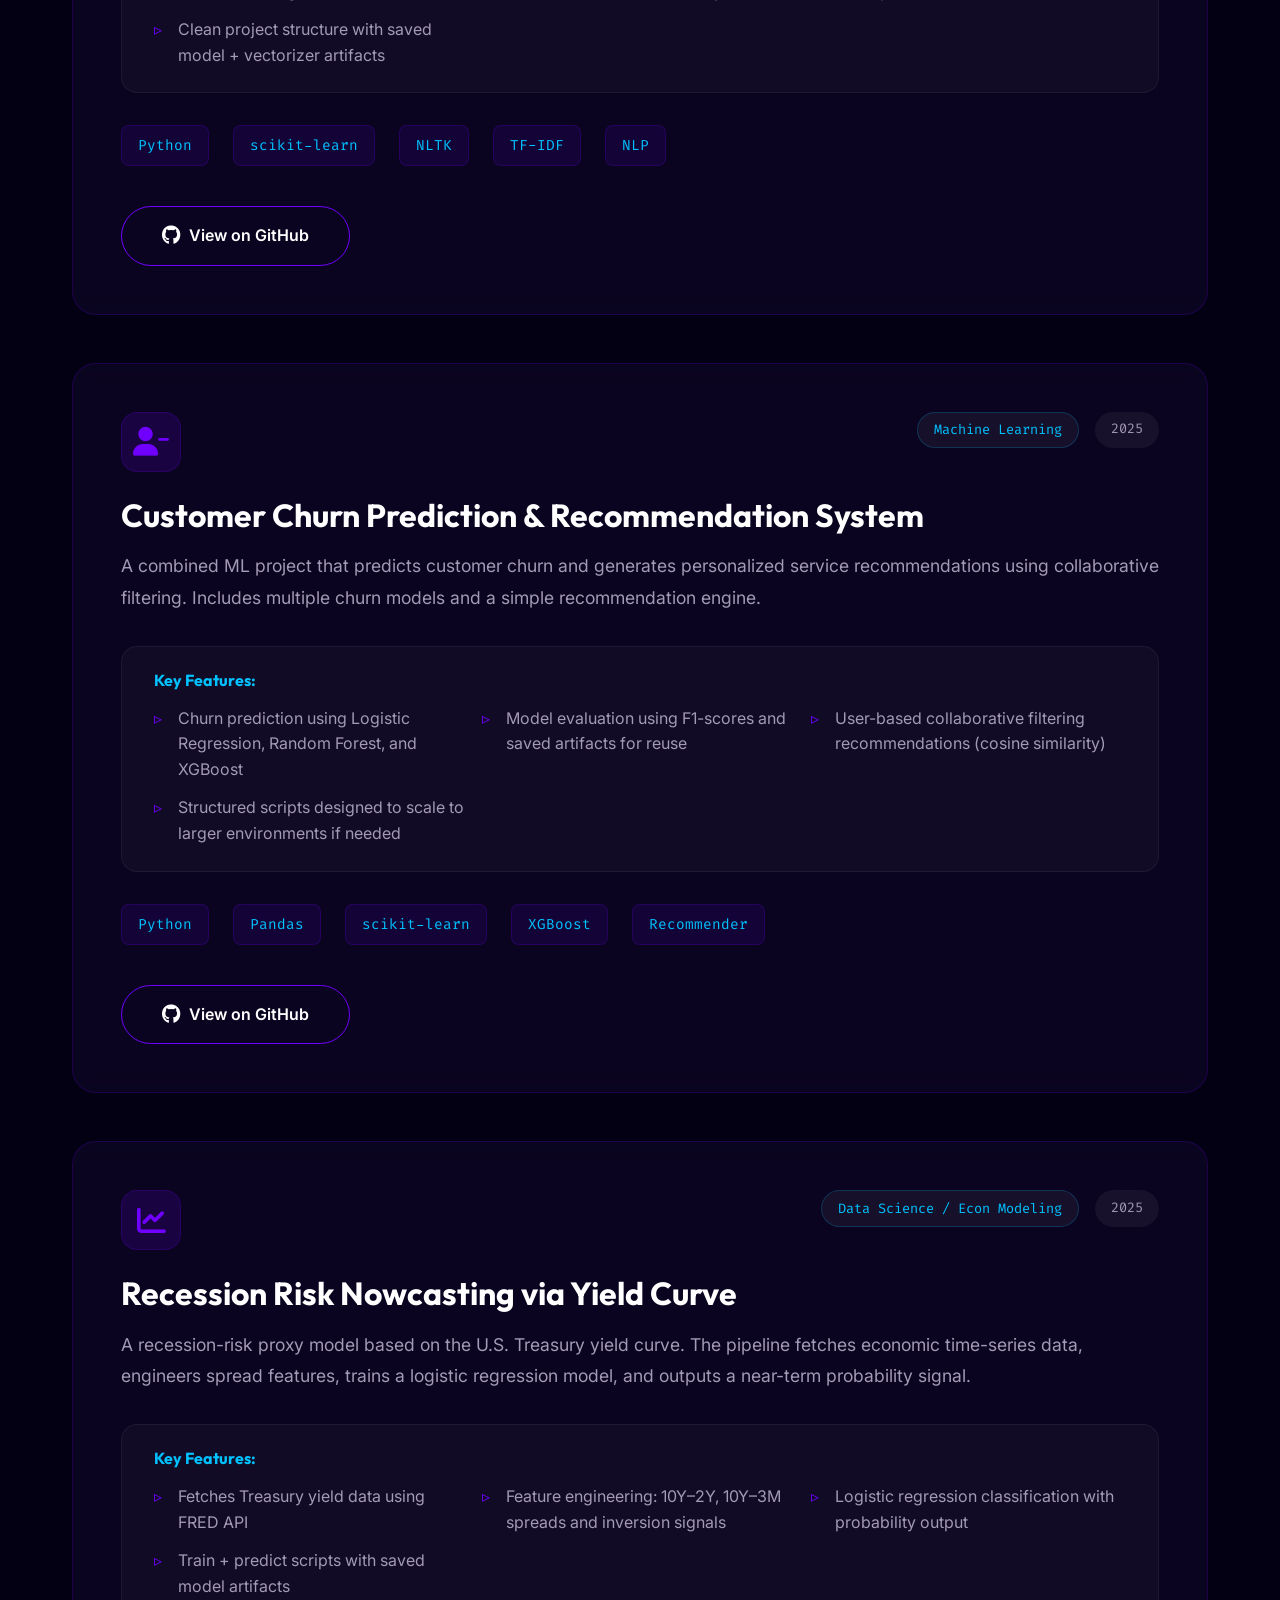
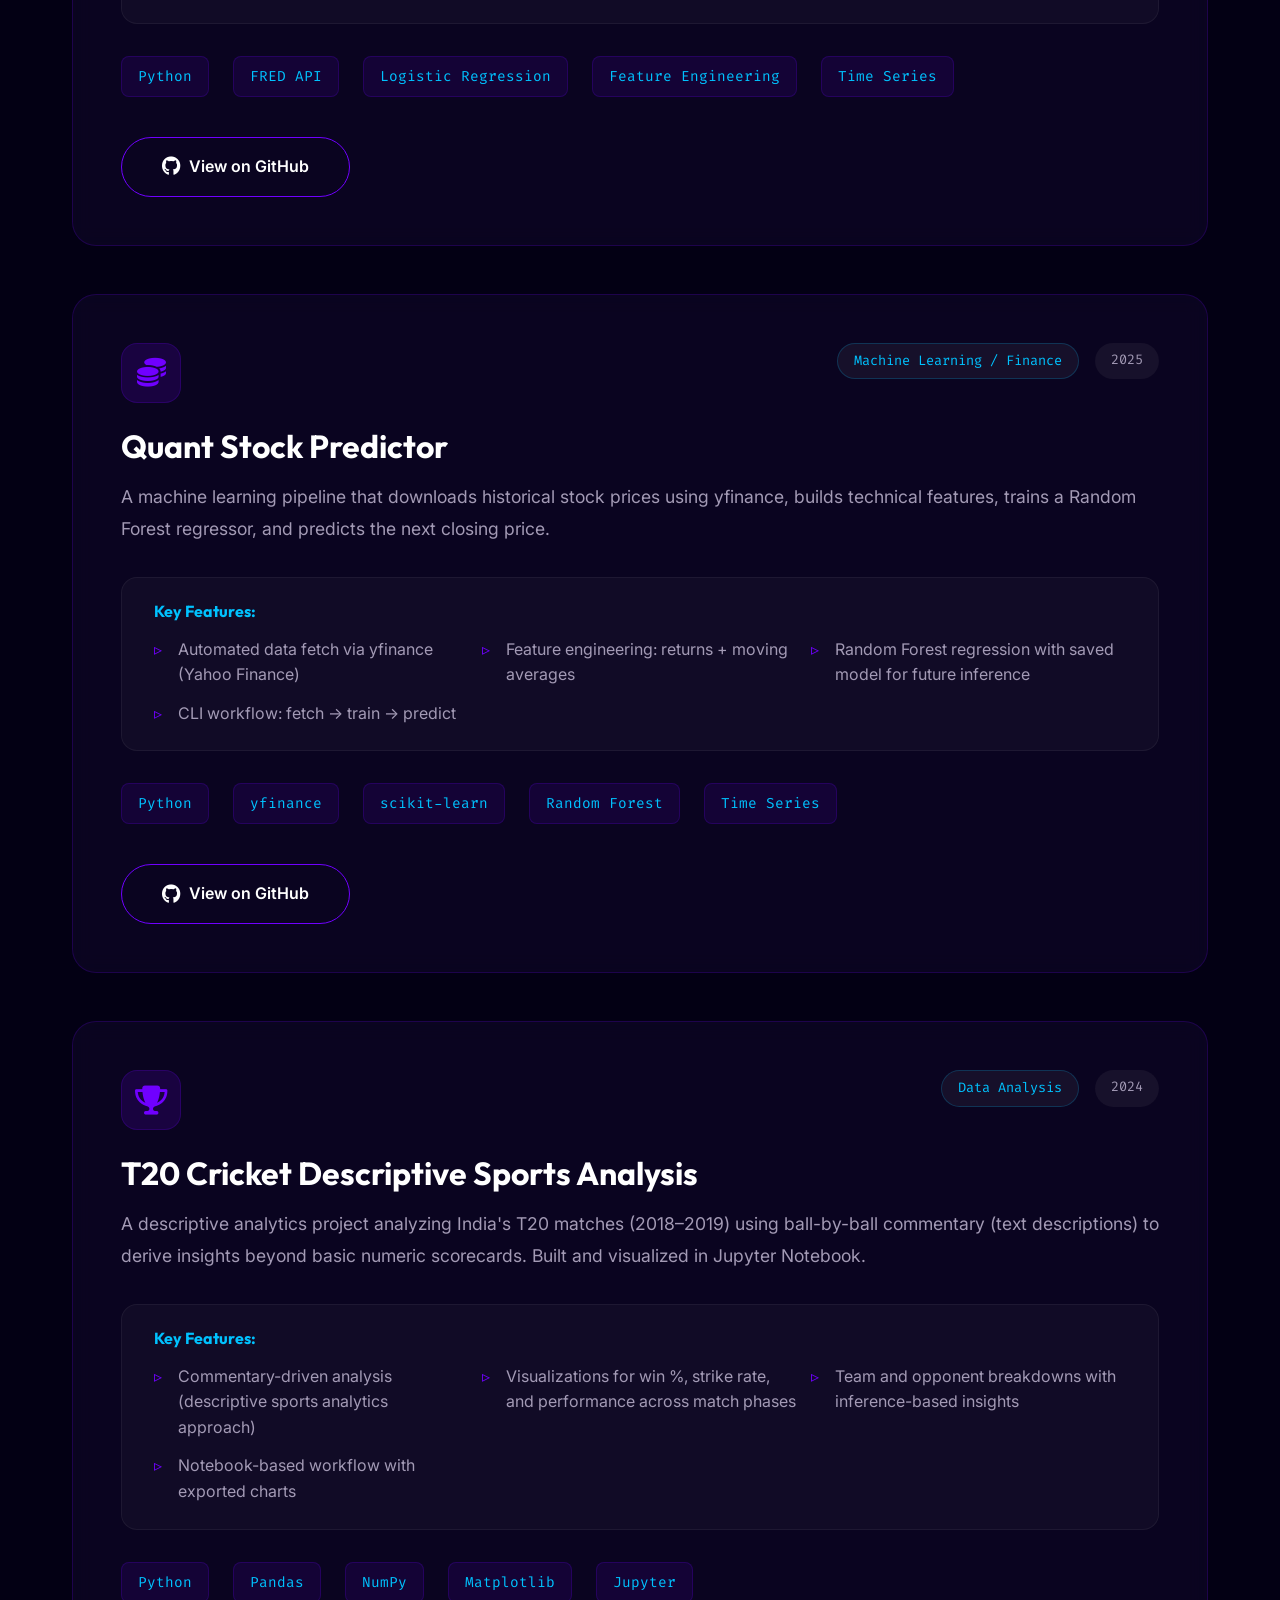
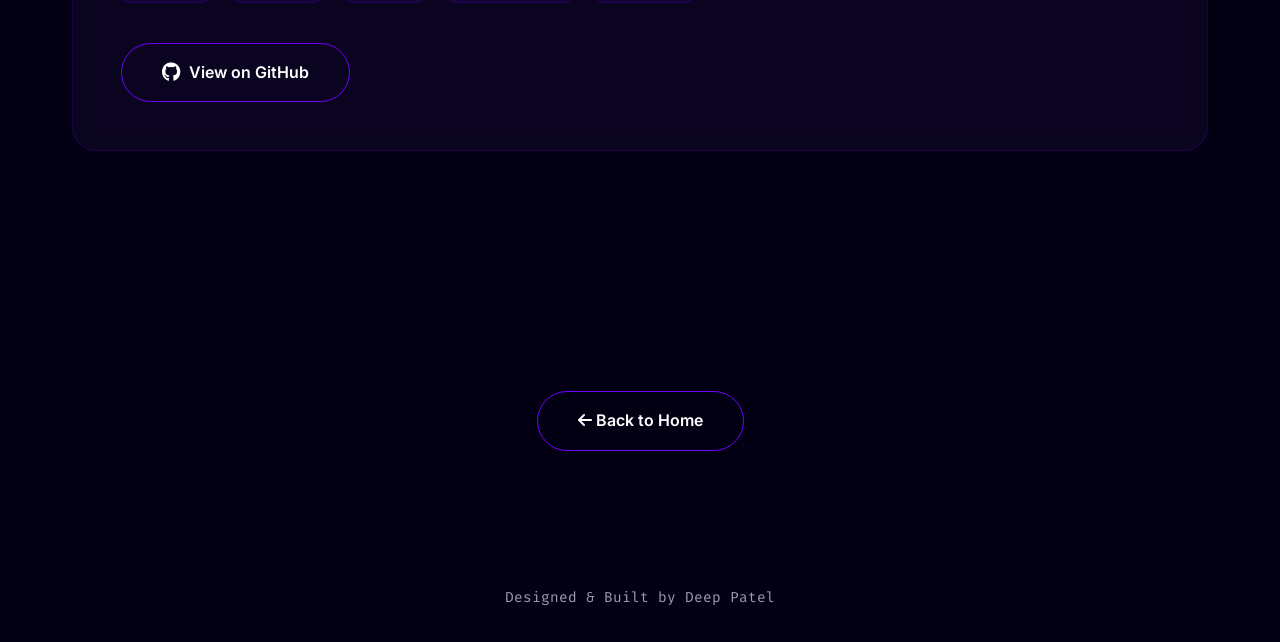
==== commit 203bfbfd: "Remove Portfolio Website project details Removed details for the Portfolio Website project from the " ====
--- a/projects.html
+++ b/projects.html
@@ -181,47 +181,6 @@
                 </div>
             </div>
 
-            <!-- Project 4: Portfolio Website -->
-            <div class="project-detail-card reveal">
-                <div class="project-detail-header">
-                    <div class="project-icon">
-                        <i class="fas fa-globe"></i>
-                    </div>
-                    <div class="project-meta">
-                        <span class="project-type">Web Development</span>
-                        <span class="project-date">2024</span>
-                    </div>
-                </div>
-                <h2 class="project-title">Personal Portfolio Website</h2>
-                <p class="project-description">
-                    A modern, responsive portfolio website showcasing my projects and skills. Built with
-                    vanilla HTML, CSS, and JavaScript, featuring smooth animations, glassmorphism effects,
-                    and a dark theme with electric violet accents.
-                </p>
-                <div class="project-features">
-                    <h4>Key Features:</h4>
-                    <ul>
-                        <li>Responsive design for all screen sizes</li>
-                        <li>Smooth scroll animations and reveal effects</li>
-                        <li>Interactive UI elements with hover effects</li>
-                        <li>Glassmorphism design aesthetic</li>
-                        <li>Optimized for performance and SEO</li>
-                        <li>Contact form integration</li>
-                    </ul>
-                </div>
-                <div class="project-tags">
-                    <span class="tag">HTML5</span>
-                    <span class="tag">CSS3</span>
-                    <span class="tag">JavaScript</span>
-                    <span class="tag">Responsive Design</span>
-                </div>
-                <div class="project-links">
-                    <a href="https://github.com/DEEP411" target="_blank" class="btn btn-primary">
-                        <i class="fab fa-github"></i> View on GitHub
-                    </a>
-                </div>
-            </div>
-
             <!-- Project 5: Sentiment Analysis & NLP Pipeline -->
             <div class="project-detail-card reveal">
                 <div class="project-detail-header">
@@ -445,4 +404,4 @@
     <script src="script.js"></script>
 </body>
 
-</html>+</html>
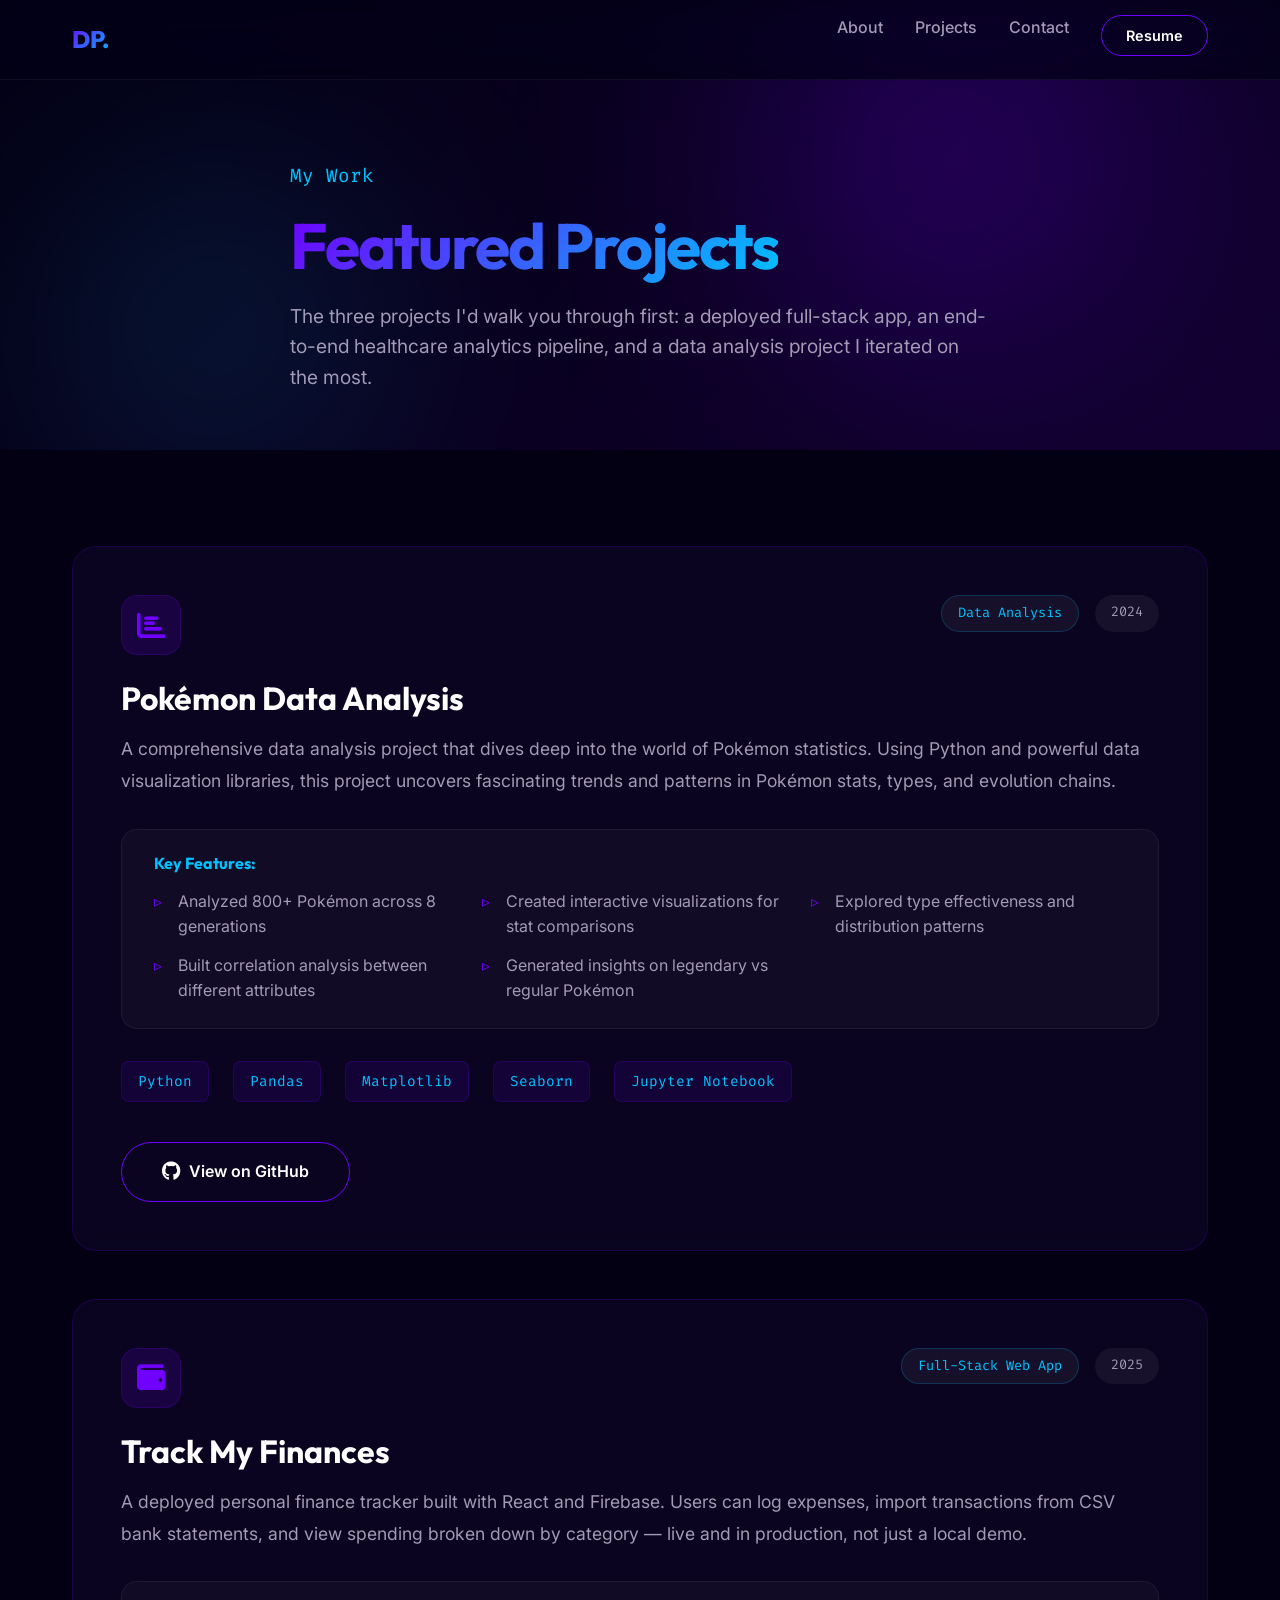
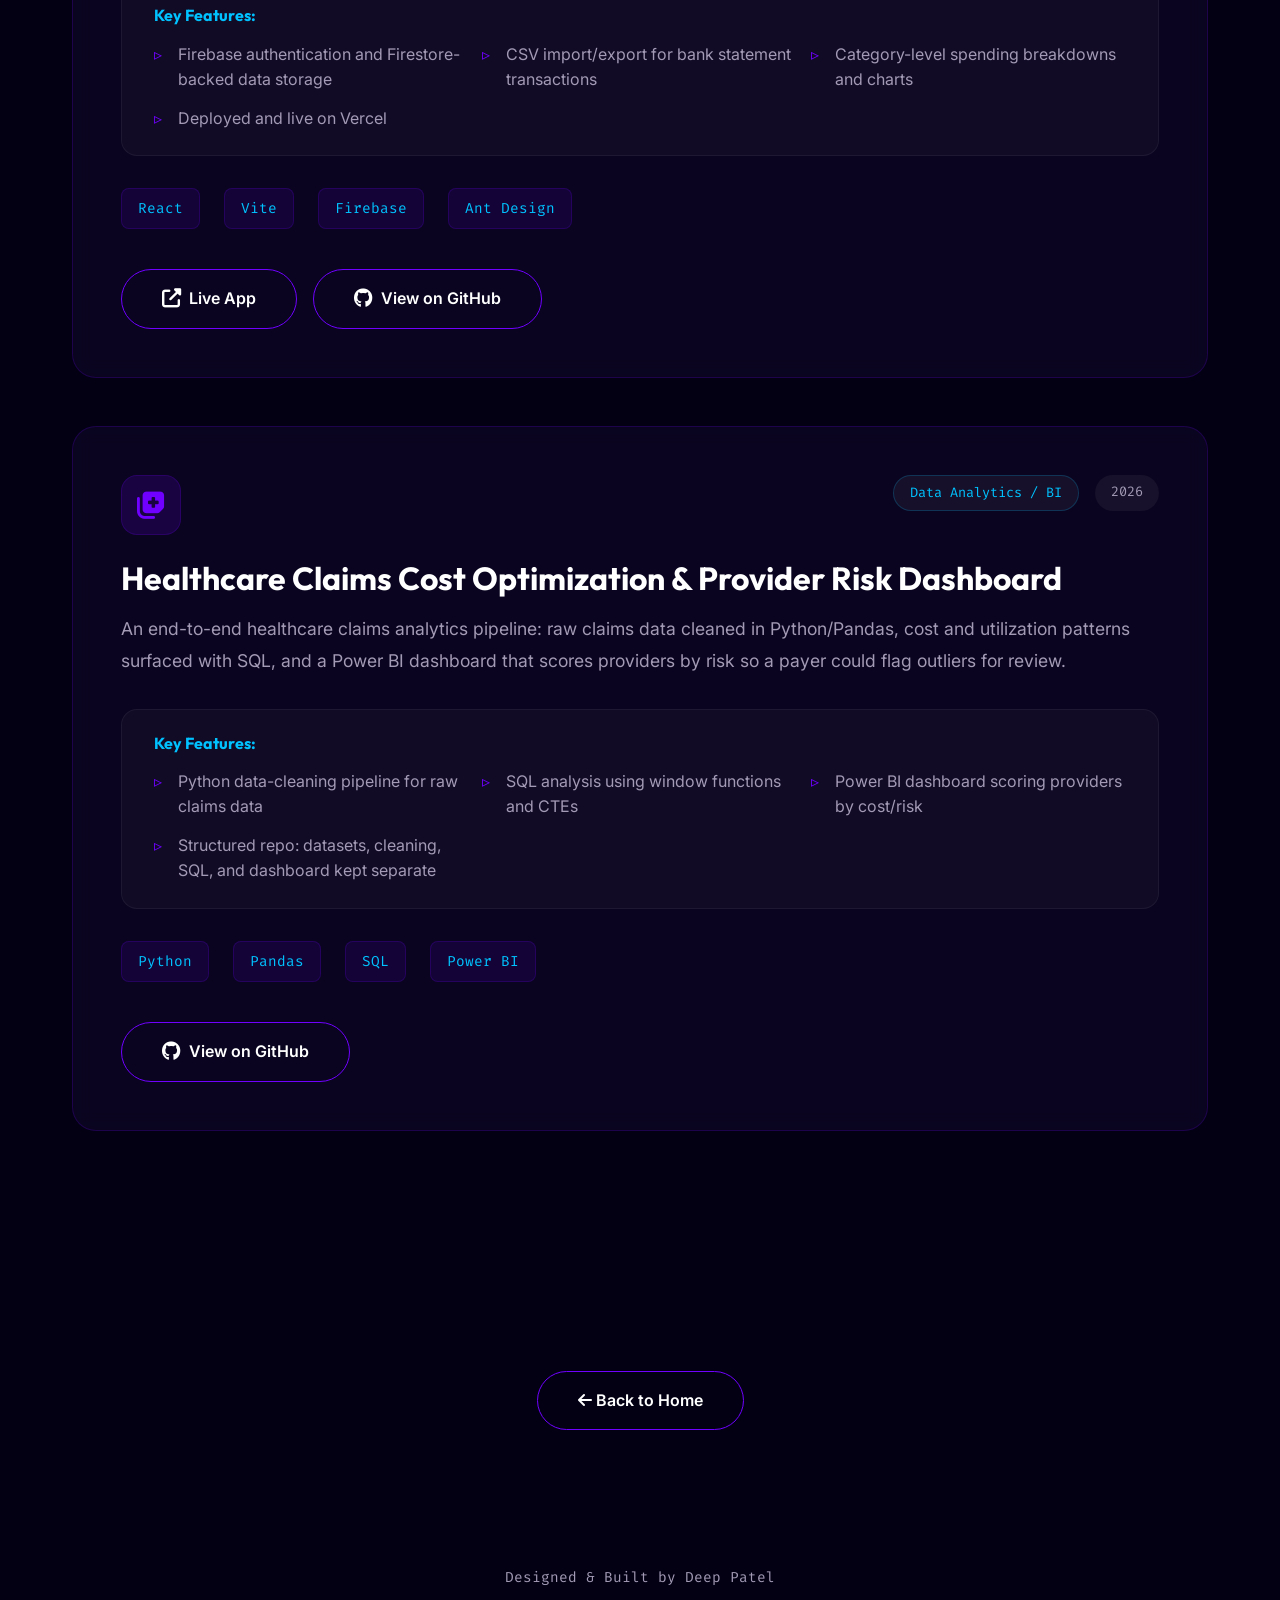
==== commit baf46c2a: "Add README, curate featured projects to the 3 strongest - Add README with live GitHub Pages link, st" ====
--- a/projects.html
+++ b/projects.html
@@ -42,12 +42,12 @@
         <div class="container">
             <span class="hero-subtitle reveal">My Work</span>
             <h1 class="hero-title reveal" style="transition-delay: 0.1s;">
-                <span class="gradient-text">All Projects</span>
+                <span class="gradient-text">Featured Projects</span>
             </h1>
             <p class="hero-description reveal" style="transition-delay: 0.2s;">
-                A collection of projects I've worked on, ranging from data analysis and machine learning to software and
-                web development.
-                Each project represents my passion for building meaningful solutions.
+                The three projects I'd walk you through first: a deployed full-stack app, an
+                end-to-end healthcare analytics pipeline, and a data analysis project I iterated
+                on the most.
             </p>
         </div>
     </section>
@@ -97,288 +97,84 @@
                 </div>
             </div>
 
-            <!-- Project 2: E-Commerce Sales Analysis -->
+            <!-- Project 2: Track My Finances -->
             <div class="project-detail-card reveal">
                 <div class="project-detail-header">
                     <div class="project-icon">
-                        <i class="fas fa-shopping-cart"></i>
+                        <i class="fas fa-wallet"></i>
                     </div>
                     <div class="project-meta">
-                        <span class="project-type">Data Analysis</span>
-                        <span class="project-date">2024</span>
-                    </div>
-                </div>
-                <h2 class="project-title">E-Commerce Sales Analysis</h2>
+                        <span class="project-type">Full-Stack Web App</span>
+                        <span class="project-date">2025</span>
+                    </div>
+                </div>
+                <h2 class="project-title">Track My Finances</h2>
                 <p class="project-description">
-                    A data-driven analysis project focused on understanding e-commerce sales patterns and
-                    customer behavior. This project analyzes real-world sales data to identify top-performing
-                    products, seasonal trends, and customer demographics to provide actionable business insights.
+                    A deployed personal finance tracker built with React and Firebase. Users can log
+                    expenses, import transactions from CSV bank statements, and view spending broken
+                    down by category — live and in production, not just a local demo.
                 </p>
                 <div class="project-features">
                     <h4>Key Features:</h4>
                     <ul>
-                        <li>Processed and cleaned large-scale sales datasets</li>
-                        <li>Identified top-selling products and categories</li>
-                        <li>Analyzed seasonal and monthly sales trends</li>
-                        <li>Built interactive dashboards for data visualization</li>
-                        <li>Generated revenue forecasting models</li>
+                        <li>Firebase authentication and Firestore-backed data storage</li>
+                        <li>CSV import/export for bank statement transactions</li>
+                        <li>Category-level spending breakdowns and charts</li>
+                        <li>Deployed and live on Vercel</li>
                     </ul>
                 </div>
                 <div class="project-tags">
-                    <span class="tag">Python</span>
-                    <span class="tag">Pandas</span>
-                    <span class="tag">Data Visualization</span>
-                    <span class="tag">Excel</span>
-                    <span class="tag">Statistical Analysis</span>
+                    <span class="tag">React</span>
+                    <span class="tag">Vite</span>
+                    <span class="tag">Firebase</span>
+                    <span class="tag">Ant Design</span>
                 </div>
                 <div class="project-links">
-                    <a href="https://github.com/DEEP411/E-commerce_Sales_Analysis" target="_blank"
+                    <a href="https://trackmyfin1.vercel.app" target="_blank" class="btn btn-primary">
+                        <i class="fas fa-external-link-alt"></i> Live App
+                    </a>
+                    <a href="https://github.com/DEEP411/Track-my-finances" target="_blank"
                         class="btn btn-primary">
                         <i class="fab fa-github"></i> View on GitHub
                     </a>
                 </div>
             </div>
 
-            <!-- Project 3: Library Management System -->
+            <!-- Project 3: Healthcare Claims Cost Optimization & Provider Risk Dashboard -->
             <div class="project-detail-card reveal">
                 <div class="project-detail-header">
                     <div class="project-icon">
-                        <i class="fas fa-book"></i>
+                        <i class="fas fa-notes-medical"></i>
                     </div>
                     <div class="project-meta">
-                        <span class="project-type">Desktop Application</span>
-                        <span class="project-date">2023</span>
-                    </div>
-                </div>
-                <h2 class="project-title">Library Management System</h2>
+                        <span class="project-type">Data Analytics / BI</span>
+                        <span class="project-date">2026</span>
+                    </div>
+                </div>
+                <h2 class="project-title">Healthcare Claims Cost Optimization & Provider Risk Dashboard</h2>
                 <p class="project-description">
-                    A robust and efficient library management system built using C++ with object-oriented
-                    programming principles. This application helps libraries manage their inventory, track
-                    book lending, and maintain member records with an intuitive interface.
+                    An end-to-end healthcare claims analytics pipeline: raw claims data cleaned in
+                    Python/Pandas, cost and utilization patterns surfaced with SQL, and a Power BI
+                    dashboard that scores providers by risk so a payer could flag outliers for review.
                 </p>
                 <div class="project-features">
                     <h4>Key Features:</h4>
                     <ul>
-                        <li>Complete CRUD operations for books and members</li>
-                        <li>Book lending and return tracking system</li>
-                        <li>Search functionality with multiple filters</li>
-                        <li>File-based data persistence</li>
-                        <li>User-friendly console interface</li>
-                        <li>Overdue book notifications</li>
-                    </ul>
-                </div>
-                <div class="project-tags">
-                    <span class="tag">C++</span>
-                    <span class="tag">OOP</span>
-                    <span class="tag">File Handling</span>
-                    <span class="tag">Data Structures</span>
-                </div>
-                <div class="project-links">
-                    <a href="https://github.com/DEEP411/Library_Management_System" target="_blank"
-                        class="btn btn-primary">
-                        <i class="fab fa-github"></i> View on GitHub
-                    </a>
-                </div>
-            </div>
-
-            <!-- Project 5: Sentiment Analysis & NLP Pipeline -->
-            <div class="project-detail-card reveal">
-                <div class="project-detail-header">
-                    <div class="project-icon">
-                        <i class="fas fa-comments"></i>
-                    </div>
-                    <div class="project-meta">
-                        <span class="project-type">Machine Learning / NLP</span>
-                        <span class="project-date">2025</span>
-                    </div>
-                </div>
-                <h2 class="project-title">Sentiment Analysis & NLP Pipeline</h2>
-                <p class="project-description">
-                    An end-to-end NLP pipeline that preprocesses raw text, extracts TF-IDF features, trains a sentiment
-                    classifier,
-                    and runs inference on new input. Built to be lightweight and reproducible using scikit-learn.
-                </p>
-                <div class="project-features">
-                    <h4>Key Features:</h4>
-                    <ul>
-                        <li>Text preprocessing + feature extraction using TF-IDF</li>
-                        <li>Logistic Regression classifier with evaluation metrics (Accuracy / F1)</li>
-                        <li>CLI inference script to classify new text inputs</li>
-                        <li>Clean project structure with saved model + vectorizer artifacts</li>
-                    </ul>
-                </div>
-                <div class="project-tags">
-                    <span class="tag">Python</span>
-                    <span class="tag">scikit-learn</span>
-                    <span class="tag">NLTK</span>
-                    <span class="tag">TF-IDF</span>
-                    <span class="tag">NLP</span>
-                </div>
-                <div class="project-links">
-                    <a href="https://github.com/DEEP411/sentiment_nlp" target="_blank" class="btn btn-primary">
-                        <i class="fab fa-github"></i> View on GitHub
-                    </a>
-                </div>
-            </div>
-
-            <!-- Project 6: Customer Churn Prediction & Recommendation System -->
-            <div class="project-detail-card reveal">
-                <div class="project-detail-header">
-                    <div class="project-icon">
-                        <i class="fas fa-user-minus"></i>
-                    </div>
-                    <div class="project-meta">
-                        <span class="project-type">Machine Learning</span>
-                        <span class="project-date">2025</span>
-                    </div>
-                </div>
-                <h2 class="project-title">Customer Churn Prediction & Recommendation System</h2>
-                <p class="project-description">
-                    A combined ML project that predicts customer churn and generates personalized service
-                    recommendations using
-                    collaborative filtering. Includes multiple churn models and a simple recommendation engine.
-                </p>
-                <div class="project-features">
-                    <h4>Key Features:</h4>
-                    <ul>
-                        <li>Churn prediction using Logistic Regression, Random Forest, and XGBoost</li>
-                        <li>Model evaluation using F1-scores and saved artifacts for reuse</li>
-                        <li>User-based collaborative filtering recommendations (cosine similarity)</li>
-                        <li>Structured scripts designed to scale to larger environments if needed</li>
+                        <li>Python data-cleaning pipeline for raw claims data</li>
+                        <li>SQL analysis using window functions and CTEs</li>
+                        <li>Power BI dashboard scoring providers by cost/risk</li>
+                        <li>Structured repo: datasets, cleaning, SQL, and dashboard kept separate</li>
                     </ul>
                 </div>
                 <div class="project-tags">
                     <span class="tag">Python</span>
                     <span class="tag">Pandas</span>
-                    <span class="tag">scikit-learn</span>
-                    <span class="tag">XGBoost</span>
-                    <span class="tag">Recommender</span>
+                    <span class="tag">SQL</span>
+                    <span class="tag">Power BI</span>
                 </div>
                 <div class="project-links">
-                    <a href="https://github.com/DEEP411/churn_recommendation" target="_blank" class="btn btn-primary">
-                        <i class="fab fa-github"></i> View on GitHub
-                    </a>
-                </div>
-            </div>
-
-            <!-- Project 7: Recession Risk Nowcasting via Yield Curve -->
-            <div class="project-detail-card reveal">
-                <div class="project-detail-header">
-                    <div class="project-icon">
-                        <i class="fas fa-chart-line"></i>
-                    </div>
-                    <div class="project-meta">
-                        <span class="project-type">Data Science / Econ Modeling</span>
-                        <span class="project-date">2025</span>
-                    </div>
-                </div>
-                <h2 class="project-title">Recession Risk Nowcasting via Yield Curve</h2>
-                <p class="project-description">
-                    A recession-risk proxy model based on the U.S. Treasury yield curve. The pipeline fetches economic
-                    time-series data,
-                    engineers spread features, trains a logistic regression model, and outputs a near-term probability
-                    signal.
-                </p>
-                <div class="project-features">
-                    <h4>Key Features:</h4>
-                    <ul>
-                        <li>Fetches Treasury yield data using FRED API</li>
-                        <li>Feature engineering: 10Y–2Y, 10Y–3M spreads and inversion signals</li>
-                        <li>Logistic regression classification with probability output</li>
-                        <li>Train + predict scripts with saved model artifacts</li>
-                    </ul>
-                </div>
-                <div class="project-tags">
-                    <span class="tag">Python</span>
-                    <span class="tag">FRED API</span>
-                    <span class="tag">Logistic Regression</span>
-                    <span class="tag">Feature Engineering</span>
-                    <span class="tag">Time Series</span>
-                </div>
-                <div class="project-links">
-                    <a href="https://github.com/DEEP411/recession-risk-yield-curve" target="_blank"
-                        class="btn btn-primary">
-                        <i class="fab fa-github"></i> View on GitHub
-                    </a>
-                </div>
-            </div>
-
-            <!-- Project 8: Quant Stock Predictor -->
-            <div class="project-detail-card reveal">
-                <div class="project-detail-header">
-                    <div class="project-icon">
-                        <i class="fas fa-coins"></i>
-                    </div>
-                    <div class="project-meta">
-                        <span class="project-type">Machine Learning / Finance</span>
-                        <span class="project-date">2025</span>
-                    </div>
-                </div>
-                <h2 class="project-title">Quant Stock Predictor</h2>
-                <p class="project-description">
-                    A machine learning pipeline that downloads historical stock prices using yfinance, builds technical
-                    features,
-                    trains a Random Forest regressor, and predicts the next closing price.
-                </p>
-                <div class="project-features">
-                    <h4>Key Features:</h4>
-                    <ul>
-                        <li>Automated data fetch via yfinance (Yahoo Finance)</li>
-                        <li>Feature engineering: returns + moving averages</li>
-                        <li>Random Forest regression with saved model for future inference</li>
-                        <li>CLI workflow: fetch → train → predict</li>
-                    </ul>
-                </div>
-                <div class="project-tags">
-                    <span class="tag">Python</span>
-                    <span class="tag">yfinance</span>
-                    <span class="tag">scikit-learn</span>
-                    <span class="tag">Random Forest</span>
-                    <span class="tag">Time Series</span>
-                </div>
-                <div class="project-links">
-                    <a href="https://github.com/DEEP411/quant-stock-predictor" target="_blank" class="btn btn-primary">
-                        <i class="fab fa-github"></i> View on GitHub
-                    </a>
-                </div>
-            </div>
-
-            <!-- Project 9: T20 Cricket Descriptive Sports Analysis -->
-            <div class="project-detail-card reveal">
-                <div class="project-detail-header">
-                    <div class="project-icon">
-                        <i class="fas fa-trophy"></i>
-                    </div>
-                    <div class="project-meta">
-                        <span class="project-type">Data Analysis</span>
-                        <span class="project-date">2024</span>
-                    </div>
-                </div>
-                <h2 class="project-title">T20 Cricket Descriptive Sports Analysis</h2>
-                <p class="project-description">
-                    A descriptive analytics project analyzing India's T20 matches (2018–2019) using ball-by-ball
-                    commentary (text descriptions)
-                    to derive insights beyond basic numeric scorecards. Built and visualized in Jupyter Notebook.
-                </p>
-                <div class="project-features">
-                    <h4>Key Features:</h4>
-                    <ul>
-                        <li>Commentary-driven analysis (descriptive sports analytics approach)</li>
-                        <li>Visualizations for win %, strike rate, and performance across match phases</li>
-                        <li>Team and opponent breakdowns with inference-based insights</li>
-                        <li>Notebook-based workflow with exported charts</li>
-                    </ul>
-                </div>
-                <div class="project-tags">
-                    <span class="tag">Python</span>
-                    <span class="tag">Pandas</span>
-                    <span class="tag">NumPy</span>
-                    <span class="tag">Matplotlib</span>
-                    <span class="tag">Jupyter</span>
-                </div>
-                <div class="project-links">
-                    <a href="https://github.com/DEEP411/T20-Cricket-Descriptive-Sports-Analysis" target="_blank"
-                        class="btn btn-primary">
+                    <a href="https://github.com/DEEP411/Healthcare-Claims-Cost-Optimization-Provider-Risk-Dashboard"
+                        target="_blank" class="btn btn-primary">
                         <i class="fab fa-github"></i> View on GitHub
                     </a>
                 </div>
